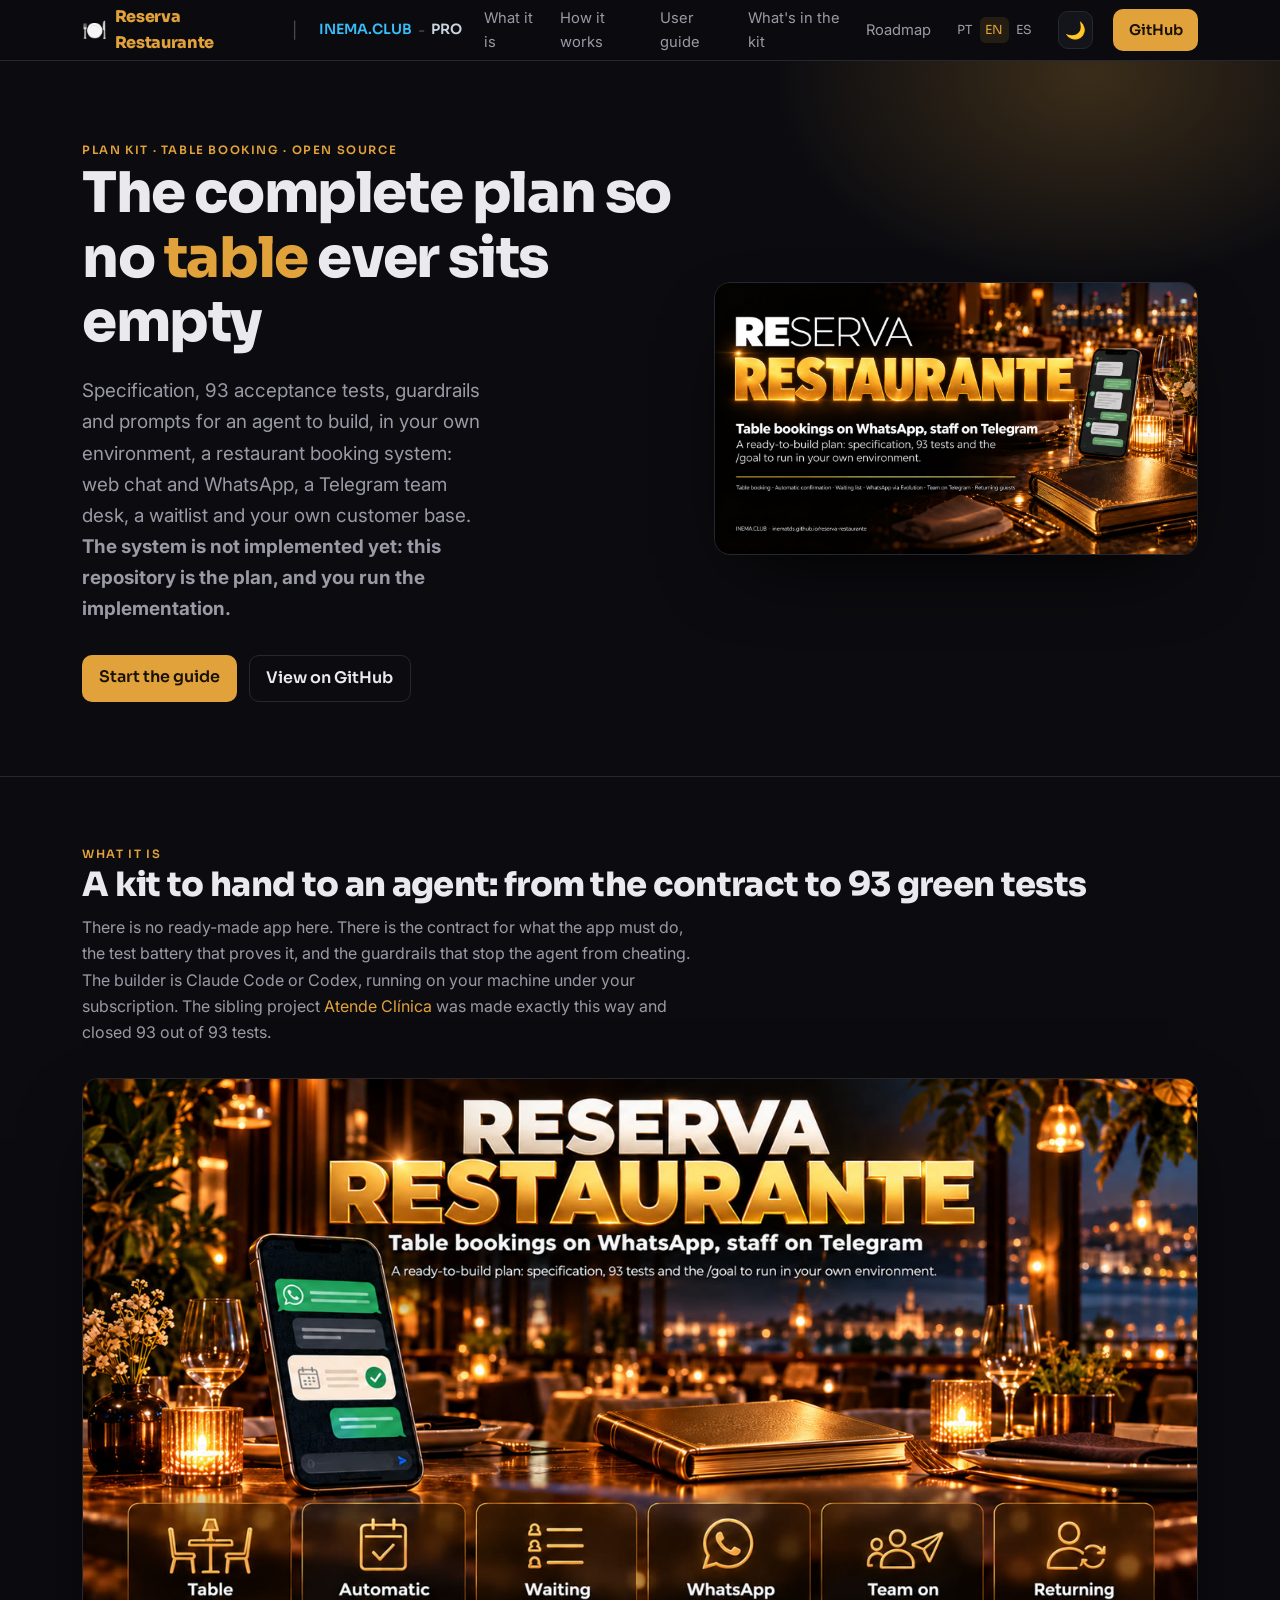
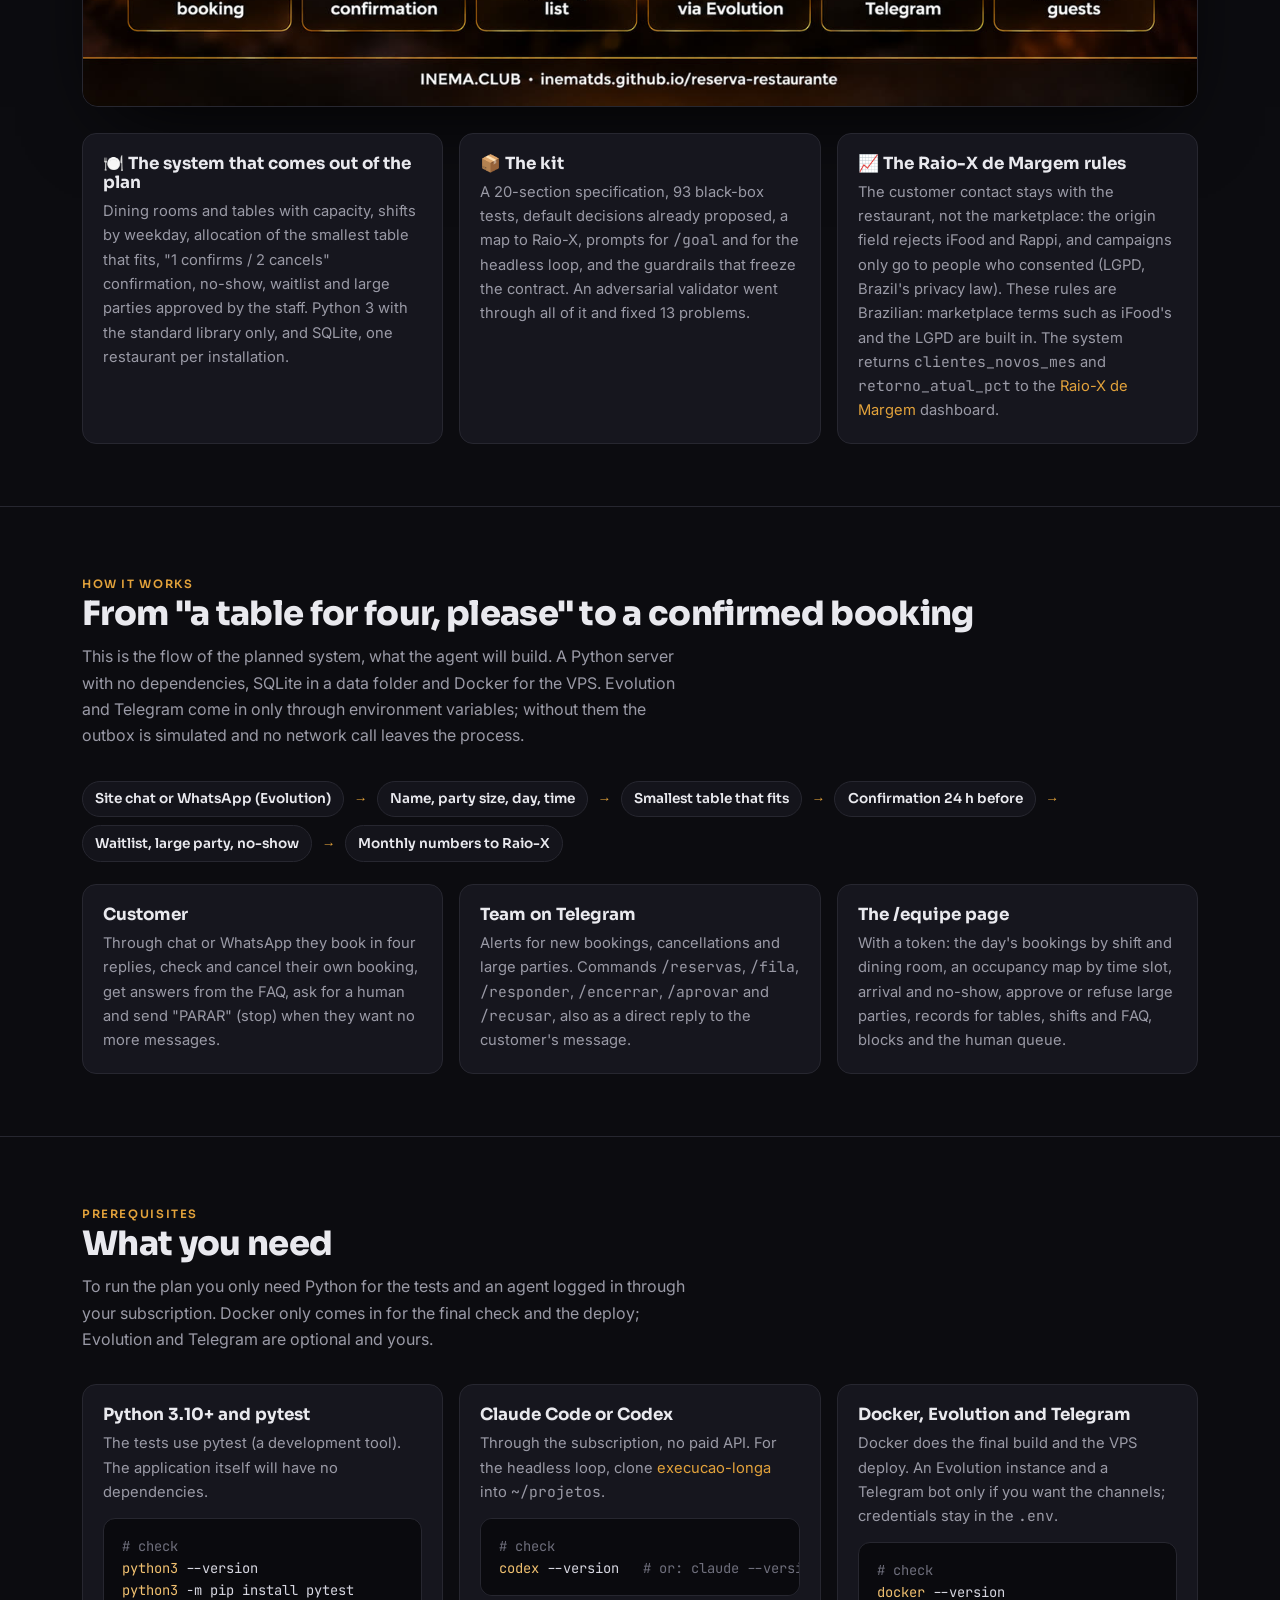
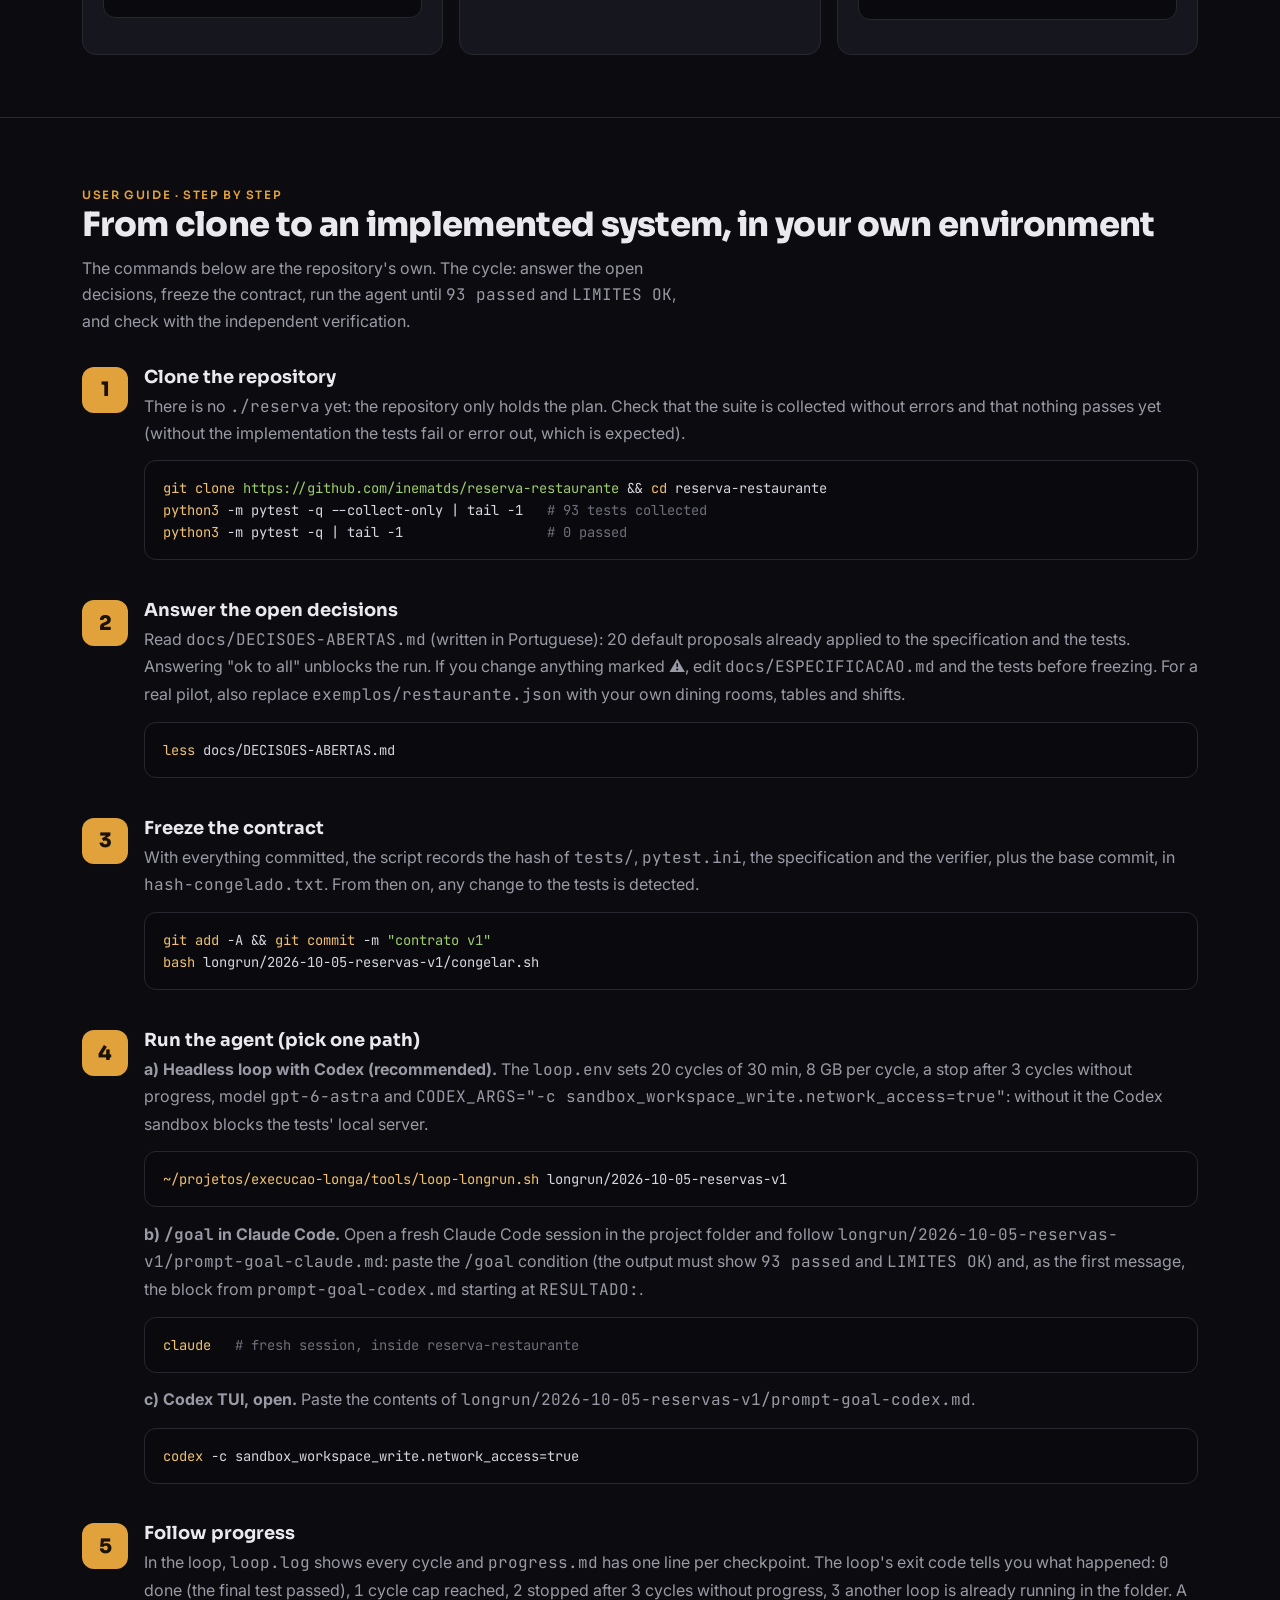
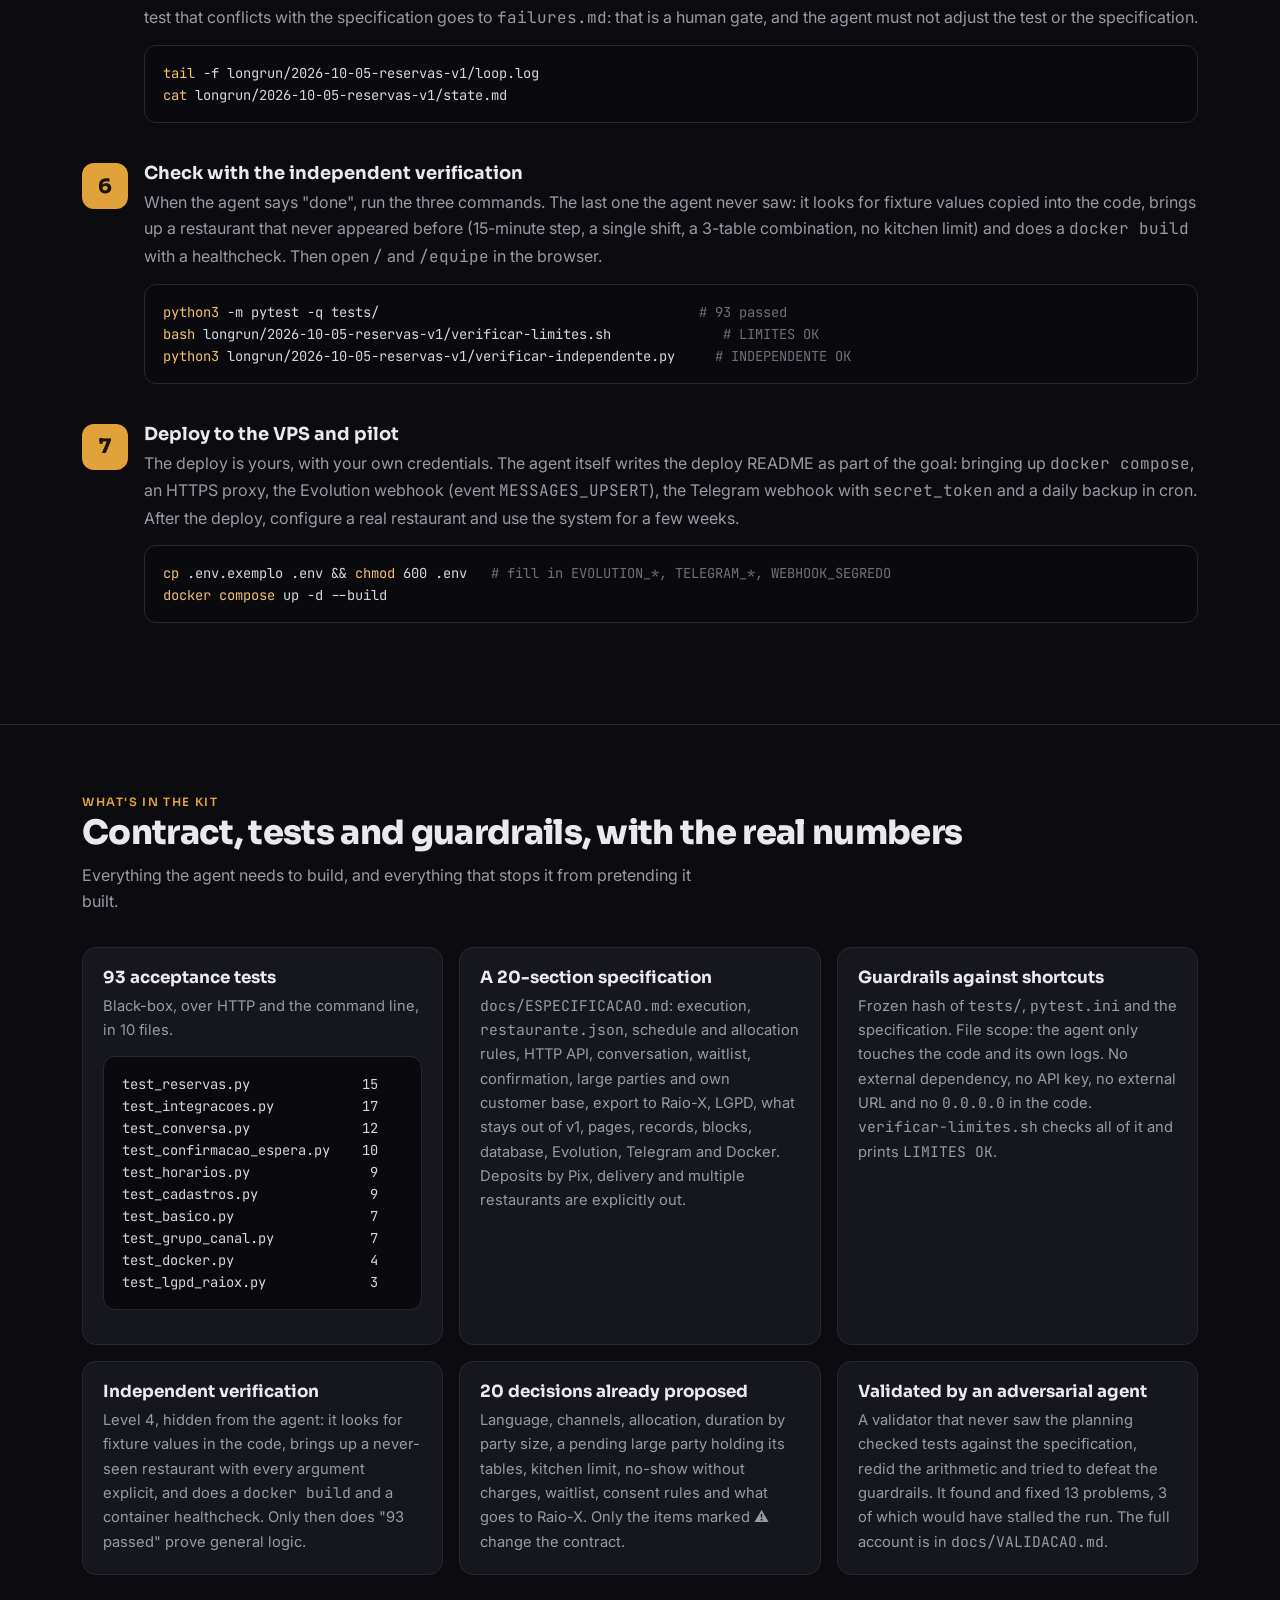
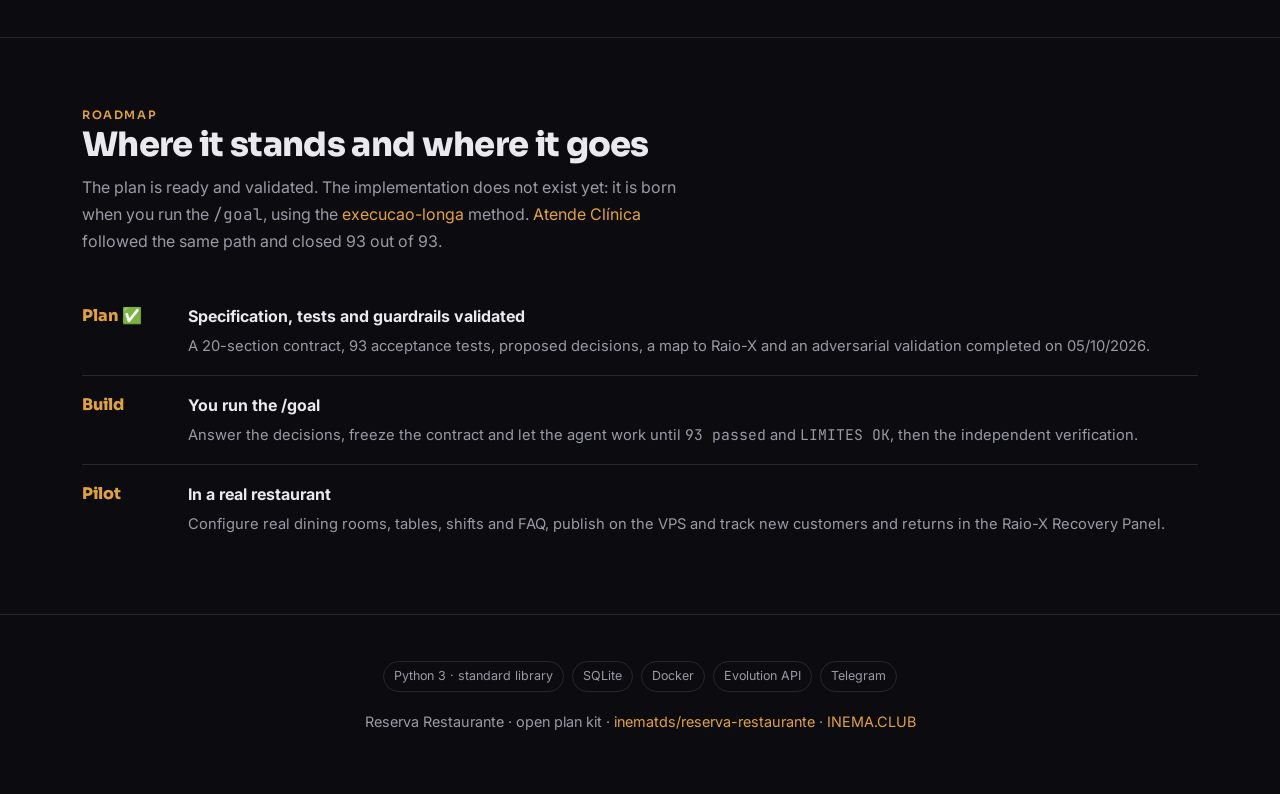
==== guia/en/index.html @ 0d5bcc90 "Guia trilíngue (PT/EN/ES), capa, README PT/EN/ES e GitHub Pages via Actions Co-Authored-By: Claude O" ====
<!DOCTYPE html>
<html lang="en">
<head>
<meta charset="utf-8">
<meta name="viewport" content="width=device-width, initial-scale=1">
<title>Reserva Restaurante — plan kit for table booking, WhatsApp and a Telegram team desk</title>
<meta name="description" content="Open plan kit for a restaurant table-booking system: specification, 93 acceptance tests, guardrails and prompts for an agent (Claude Code or Codex) to build it in your own environment. The system is not implemented yet.">
<link rel="alternate" hreflang="pt-BR" href="https://inematds.github.io/reserva-restaurante/guia/">
<link rel="alternate" hreflang="en" href="https://inematds.github.io/reserva-restaurante/guia/en/">
<link rel="alternate" hreflang="es" href="https://inematds.github.io/reserva-restaurante/guia/es/">
<link rel="preconnect" href="https://fonts.googleapis.com">
<link rel="preconnect" href="https://fonts.gstatic.com" crossorigin>
<link href="https://fonts.googleapis.com/css2?family=Sora:wght@400;600;800&family=Inter:wght@400;500;600&family=JetBrains+Mono:wght@400;600&display=swap" rel="stylesheet">
<style>
  :root{
    --bg:#0c0c10; --bg2:#14141b; --card:#16161e; --line:#272730;
    --txt:#e9e9ee; --mut:#9a9aa6; --amb:#E2A23B; --amb2:#f0c070; --sky:#38bdf8; --pro:#cbd5e1;
    color-scheme:dark;
  }
  body.light{
    --bg:#f6f7f9; --bg2:#eceef2; --card:#ffffff; --line:#e1e3ea;
    --txt:#1a1a22; --mut:#5b5b68; --amb:#b9791d; --amb2:#a16207; --sky:#0369a1; --pro:#b45309;
    color-scheme:light;
  }
  body.light .hero .glow{opacity:.5}
  body.light pre{background:#0e0e14;color:#d6d6e0}
  body.light pre .c{color:#8a8a98}
  *{box-sizing:border-box}
  html{scroll-behavior:smooth}
  body{margin:0;background:var(--bg);color:var(--txt);font:16px/1.65 Inter,system-ui,sans-serif;-webkit-font-smoothing:antialiased}
  h1,h2,h3{font-family:Sora,sans-serif;line-height:1.15;margin:0}
  a{color:var(--amb);text-decoration:none}
  code,pre{font-family:"JetBrains Mono",monospace}
  .wrap{max-width:1160px;margin:0 auto;padding:0 22px}
  .mut{color:var(--mut)} .amb{color:var(--amb)}
  .chip{display:inline-block;font-size:.72rem;letter-spacing:.14em;text-transform:uppercase;color:var(--amb);font-weight:600;font-family:Sora}
  nav{position:sticky;top:0;z-index:30;backdrop-filter:blur(12px);background:rgba(12,12,16,.78);border-bottom:1px solid var(--line)}
  nav .wrap{display:flex;align-items:center;gap:22px;height:60px}
  nav .brand{display:flex;align-items:center;gap:8px;font-family:Sora;font-weight:800;letter-spacing:-.02em;color:var(--amb)}
  nav .brand .emoji{font-size:1.25rem}
  nav .sep{color:var(--mut);opacity:.45}
  nav .inema{color:var(--sky);font-weight:600;font-size:.88rem;font-family:Sora}
  nav .inema:hover{filter:brightness(1.15)}
  nav .pro{color:var(--pro);font-weight:600;font-size:.88rem;font-family:Sora}
  nav .pro:hover{filter:brightness(1.15)}
  nav .clubpro{display:inline-flex;align-items:center;gap:6px}
  nav .links{margin-left:auto;display:flex;align-items:center;gap:20px;font-size:.92rem}
  nav .links a.sec{color:var(--mut)} nav .links a.sec:hover{color:var(--txt)}
  .lang{display:inline-flex;gap:2px;font-family:Sora;font-size:.78rem}
  .lang a{color:var(--mut);padding:.2em .45em;border-radius:6px} .lang a.on{color:var(--amb);background:rgba(226,162,59,.12)}
  .tgl{background:var(--bg2);border:1px solid var(--line);color:var(--txt);width:38px;height:38px;border-radius:10px;cursor:pointer;display:inline-flex;align-items:center;justify-content:center;font-size:1.05rem}
  .tgl:hover{border-color:var(--amb)}
  .btn{display:inline-block;background:var(--amb);color:#1a1206;font-weight:600;padding:.6em 1.05em;border-radius:10px;font-family:Sora}
  .btn.ghost{background:transparent;color:var(--txt);border:1px solid var(--line)}
  @media(max-width:760px){nav .links a.sec{display:none}}
  @media(max-width:520px){nav .wrap{gap:8px;padding:8px 14px;height:auto;flex-wrap:wrap} nav .links{gap:8px;margin-left:0;width:100%;justify-content:space-between} nav .btn{padding:.45em .7em;font-size:.82rem} .tgl{width:34px;height:34px}}
  .hero{position:relative;overflow:hidden;border-bottom:1px solid var(--line)}
  .hero .glow{position:absolute;inset:-40% -20% auto auto;width:70%;height:600px;background:radial-gradient(closest-side,rgba(226,162,59,.22),transparent 70%);pointer-events:none}
  .hero .wrap{display:grid;grid-template-columns:1.1fr .9fr;gap:40px;align-items:center;padding:74px 22px}
  .hero h1{font-size:clamp(2.2rem,5vw,3.5rem);font-weight:800;letter-spacing:-.025em}
  .hero p.lead{font-size:1.18rem;color:var(--mut);margin:1.1em 0 1.6em;max-width:34ch}
  .hero .cta{display:flex;gap:12px;flex-wrap:wrap}
  .hero figure{margin:0;border-radius:16px;overflow:hidden;border:1px solid var(--line);box-shadow:0 30px 80px -30px #000}
  .hero figure img{width:100%;display:block}
  @media(max-width:780px){.hero .wrap{grid-template-columns:1fr;padding:48px 22px}}
  section{padding:62px 0;border-bottom:1px solid var(--line)}
  section h2{font-size:clamp(1.5rem,3.4vw,2.1rem);font-weight:800;letter-spacing:-.02em}
  section .sub{color:var(--mut);margin:.6em 0 2em;max-width:62ch}
  .grid{display:grid;gap:16px}
  .g3{grid-template-columns:repeat(3,1fr)} .g4{grid-template-columns:repeat(4,1fr)} .g2{grid-template-columns:repeat(2,1fr)}
  @media(max-width:820px){.g3,.g4{grid-template-columns:1fr 1fr}}
  @media(max-width:540px){.g2,.g3,.g4{grid-template-columns:1fr}}
  .card{background:var(--card);border:1px solid var(--line);border-radius:14px;padding:20px}
  .card h3{font-size:1.05rem;margin-bottom:.4em}
  .card p{color:var(--mut);font-size:.92rem;margin:0}
  .num{display:inline-flex;width:30px;height:30px;align-items:center;justify-content:center;border-radius:8px;background:rgba(226,162,59,.14);color:var(--amb);font-family:Sora;font-weight:800;font-size:.9rem;margin-bottom:.7em}
  .flow{display:flex;flex-wrap:wrap;gap:8px;align-items:center;margin-top:10px}
  .flow span{background:var(--bg2);border:1px solid var(--line);border-radius:999px;padding:.45em .9em;font-size:.85rem;font-family:Sora;font-weight:600}
  .flow .arr{color:var(--amb);border:none;background:none;padding:0 .1em}
  pre{background:#0a0a0e;border:1px solid var(--line);border-radius:12px;padding:16px 18px;overflow:auto;font-size:.86rem;line-height:1.6;color:#d6d6e0}
  pre .c{color:#6f6f7c} pre .k{color:var(--amb2)} pre .s{color:#9ece6a}
  .step{display:grid;grid-template-columns:46px minmax(0,1fr);gap:16px;margin-bottom:26px}
  .step>div,.card{min-width:0}
  p code,li code,td code{overflow-wrap:anywhere}
  .step .b{width:46px;height:46px;border-radius:12px;background:var(--amb);color:#1a1206;font-family:Sora;font-weight:800;font-size:1.25rem;display:flex;align-items:center;justify-content:center}
  .step h3{font-size:1.12rem;margin-bottom:.3em}
  .step p{color:var(--mut);margin:.2em 0 .7em}
  .ex{display:grid;grid-template-columns:1fr 1fr;gap:18px}
  @media(max-width:680px){.ex{grid-template-columns:1fr}}
  .ex figure{margin:0;border-radius:14px;overflow:hidden;border:1px solid var(--line)}
  .ex figure img{width:100%;display:block}
  .ex figcaption{padding:12px 14px;font-size:.88rem;color:var(--mut);background:var(--card)}
  .phase{display:flex;gap:14px;padding:16px 0;border-bottom:1px solid var(--line)}
  .phase:last-child{border:none}
  .phase .tag{flex:0 0 92px;font-family:Sora;font-weight:800;color:var(--amb)}
  .phase .d strong{display:block;margin-bottom:.2em}
  .phase .d span{color:var(--mut);font-size:.92rem}
  footer{padding:46px 0;text-align:center;color:var(--mut);font-size:.9rem}
  .pill{display:inline-block;border:1px solid var(--line);border-radius:999px;padding:.3em .8em;font-size:.78rem;color:var(--mut);margin:0 4px}
</style>
</head>
<body>

<nav><div class="wrap">
  <a class="brand" href="#top"><span class="emoji">🍽️</span> Reserva Restaurante</a>
  <span class="sep">|</span>
  <span class="clubpro">
    <a class="inema" href="https://inema.club" target="_blank" rel="noopener">INEMA.CLUB</a>
    <span class="sep">-</span>
    <a class="pro" href="https://inema.pro" target="_blank" rel="noopener">PRO</a>
  </span>
  <div class="links">
    <a class="sec" href="#oque">What it is</a>
    <a class="sec" href="#fluxo">How it works</a>
    <a class="sec" href="#guia">User guide</a>
    <a class="sec" href="#kit">What's in the kit</a>
    <a class="sec" href="#roadmap">Roadmap</a>
    <span class="lang"><a href="../">PT</a><a class="on" href="./">EN</a><a href="../es/">ES</a></span>
    <button class="tgl" id="themeToggle" aria-label="Toggle theme" title="Toggle theme">🌙</button>
    <a class="btn" href="https://github.com/inematds/reserva-restaurante" target="_blank" rel="noopener">GitHub</a>
  </div>
</div></nav>

<header class="hero" id="top">
  <div class="glow"></div>
  <div class="wrap">
    <div>
      <span class="chip">Plan kit · table booking · open source</span>
      <h1>The complete plan so no <span class="amb">table</span> ever sits empty</h1>
      <p class="lead">Specification, 93 acceptance tests, guardrails and prompts for an agent to build, in your own environment, a restaurant booking system: web chat and WhatsApp, a Telegram team desk, a waitlist and your own customer base. <strong>The system is not implemented yet: this repository is the plan, and you run the implementation.</strong></p>
      <div class="cta">
        <a class="btn" href="#guia">Start the guide</a>
        <a class="btn ghost" href="https://github.com/inematds/reserva-restaurante" target="_blank" rel="noopener">View on GitHub</a>
      </div>
    </div>
    <figure><img src="../assets/banner-en.jpg" alt="Reserva Restaurante banner: table booking, WhatsApp and the team on Telegram"></figure>
  </div>
</header>

<section id="oque"><div class="wrap">
  <span class="chip">What it is</span>
  <h2>A kit to hand to an agent: from the contract to 93 green tests</h2>
  <p class="sub">There is no ready-made app here. There is the contract for what the app must do, the test battery that proves it, and the guardrails that stop the agent from cheating. The builder is Claude Code or Codex, running on your machine under your subscription. The sibling project <a href="https://inematds.github.io/atende-clinica/guia/en/" target="_blank" rel="noopener">Atende Clínica</a> was made exactly this way and closed 93 out of 93 tests.</p>
  <figure style="margin:0 0 26px;border-radius:16px;overflow:hidden;border:1px solid var(--line);box-shadow:0 30px 80px -30px #000"><img src="../assets/banner-grade-en.jpg" alt="Table booking, automatic table allocation, confirmation, waitlist, WhatsApp Evolution, team on Telegram, LGPD and Raio-X" loading="lazy" style="width:100%;display:block"></figure>
  <div class="grid g3">
    <div class="card"><h3>🍽️ The system that comes out of the plan</h3><p>Dining rooms and tables with capacity, shifts by weekday, allocation of the smallest table that fits, "1 confirms / 2 cancels" confirmation, no-show, waitlist and large parties approved by the staff. Python 3 with the standard library only, and SQLite, one restaurant per installation.</p></div>
    <div class="card"><h3>📦 The kit</h3><p>A 20-section specification, 93 black-box tests, default decisions already proposed, a map to Raio-X, prompts for <code>/goal</code> and for the headless loop, and the guardrails that freeze the contract. An adversarial validator went through all of it and fixed 13 problems.</p></div>
    <div class="card"><h3>📈 The Raio-X de Margem rules</h3><p>The customer contact stays with the restaurant, not the marketplace: the origin field rejects iFood and Rappi, and campaigns only go to people who consented (LGPD, Brazil's privacy law). These rules are Brazilian: marketplace terms such as iFood's and the LGPD are built in. The system returns <code>clientes_novos_mes</code> and <code>retorno_atual_pct</code> to the <a href="https://inematds.github.io/raio-x-margem/guia/en/" target="_blank" rel="noopener">Raio-X de Margem</a> dashboard.</p></div>
  </div>
</div></section>

<section id="fluxo"><div class="wrap">
  <span class="chip">How it works</span>
  <h2>From "a table for four, please" to a confirmed booking</h2>
  <p class="sub">This is the flow of the planned system, what the agent will build. A Python server with no dependencies, SQLite in a data folder and Docker for the VPS. Evolution and Telegram come in only through environment variables; without them the outbox is simulated and no network call leaves the process.</p>
  <div class="flow">
    <span>Site chat or WhatsApp (Evolution)</span><span class="arr">→</span>
    <span>Name, party size, day, time</span><span class="arr">→</span>
    <span>Smallest table that fits</span><span class="arr">→</span>
    <span>Confirmation 24 h before</span><span class="arr">→</span>
    <span>Waitlist, large party, no-show</span><span class="arr">→</span>
    <span>Monthly numbers to Raio-X</span>
  </div>
  <div class="grid g3" style="margin-top:22px">
    <div class="card"><h3>Customer</h3><p>Through chat or WhatsApp they book in four replies, check and cancel their own booking, get answers from the FAQ, ask for a human and send "PARAR" (stop) when they want no more messages.</p></div>
    <div class="card"><h3>Team on Telegram</h3><p>Alerts for new bookings, cancellations and large parties. Commands <code>/reservas</code>, <code>/fila</code>, <code>/responder</code>, <code>/encerrar</code>, <code>/aprovar</code> and <code>/recusar</code>, also as a direct reply to the customer's message.</p></div>
    <div class="card"><h3>The /equipe page</h3><p>With a token: the day's bookings by shift and dining room, an occupancy map by time slot, arrival and no-show, approve or refuse large parties, records for tables, shifts and FAQ, blocks and the human queue.</p></div>
  </div>
</div></section>

<section id="pre"><div class="wrap">
  <span class="chip">Prerequisites</span>
  <h2>What you need</h2>
  <p class="sub">To run the plan you only need Python for the tests and an agent logged in through your subscription. Docker only comes in for the final check and the deploy; Evolution and Telegram are optional and yours.</p>
  <div class="grid g3">
    <div class="card"><h3>Python 3.10+ and pytest</h3><p>The tests use pytest (a development tool). The application itself will have no dependencies.</p><pre><span class="c"># check</span>
<span class="k">python3</span> --version
<span class="k">python3</span> -m pip install pytest</pre></div>
    <div class="card"><h3>Claude Code or Codex</h3><p>Through the subscription, no paid API. For the headless loop, clone <a href="https://github.com/inematds/execucao-longa" target="_blank" rel="noopener">execucao-longa</a> into <code>~/projetos</code>.</p><pre><span class="c"># check</span>
<span class="k">codex</span> --version   <span class="c"># or: claude --version</span></pre></div>
    <div class="card"><h3>Docker, Evolution and Telegram</h3><p>Docker does the final build and the VPS deploy. An Evolution instance and a Telegram bot only if you want the channels; credentials stay in the <code>.env</code>.</p><pre><span class="c"># check</span>
<span class="k">docker</span> --version</pre></div>
  </div>
</div></section>

<section id="guia"><div class="wrap">
  <span class="chip">User guide · step by step</span>
  <h2>From clone to an implemented system, in your own environment</h2>
  <p class="sub">The commands below are the repository's own. The cycle: answer the open decisions, freeze the contract, run the agent until <code>93 passed</code> and <code>LIMITES OK</code>, and check with the independent verification.</p>

  <div class="step"><div class="b">1</div><div>
    <h3>Clone the repository</h3>
    <p>There is no <code>./reserva</code> yet: the repository only holds the plan. Check that the suite is collected without errors and that nothing passes yet (without the implementation the tests fail or error out, which is expected).</p>
<pre><span class="k">git clone</span> <span class="s">https://github.com/inematds/reserva-restaurante</span> && <span class="k">cd</span> reserva-restaurante
<span class="k">python3</span> -m pytest -q --collect-only | tail -1   <span class="c"># 93 tests collected</span>
<span class="k">python3</span> -m pytest -q | tail -1                  <span class="c"># 0 passed</span></pre>
  </div></div>

  <div class="step"><div class="b">2</div><div>
    <h3>Answer the open decisions</h3>
    <p>Read <code>docs/DECISOES-ABERTAS.md</code> (written in Portuguese): 20 default proposals already applied to the specification and the tests. Answering "ok to all" unblocks the run. If you change anything marked ⚠, edit <code>docs/ESPECIFICACAO.md</code> and the tests before freezing. For a real pilot, also replace <code>exemplos/restaurante.json</code> with your own dining rooms, tables and shifts.</p>
<pre><span class="k">less</span> docs/DECISOES-ABERTAS.md</pre>
  </div></div>

  <div class="step"><div class="b">3</div><div>
    <h3>Freeze the contract</h3>
    <p>With everything committed, the script records the hash of <code>tests/</code>, <code>pytest.ini</code>, the specification and the verifier, plus the base commit, in <code>hash-congelado.txt</code>. From then on, any change to the tests is detected.</p>
<pre><span class="k">git add</span> -A && <span class="k">git commit</span> -m <span class="s">"contrato v1"</span>
<span class="k">bash</span> longrun/2026-10-05-reservas-v1/congelar.sh</pre>
  </div></div>

  <div class="step"><div class="b">4</div><div>
    <h3>Run the agent (pick one path)</h3>
    <p><strong>a) Headless loop with Codex (recommended).</strong> The <code>loop.env</code> sets 20 cycles of 30 min, 8 GB per cycle, a stop after 3 cycles without progress, model <code>gpt-6-astra</code> and <code>CODEX_ARGS="-c sandbox_workspace_write.network_access=true"</code>: without it the Codex sandbox blocks the tests' local server.</p>
<pre><span class="k">~/projetos/execucao-longa/tools/loop-longrun.sh</span> longrun/2026-10-05-reservas-v1</pre>
    <p><strong>b) <code>/goal</code> in Claude Code.</strong> Open a fresh Claude Code session in the project folder and follow <code>longrun/2026-10-05-reservas-v1/prompt-goal-claude.md</code>: paste the <code>/goal</code> condition (the output must show <code>93 passed</code> and <code>LIMITES OK</code>) and, as the first message, the block from <code>prompt-goal-codex.md</code> starting at <code>RESULTADO:</code>.</p>
<pre><span class="k">claude</span>   <span class="c"># fresh session, inside reserva-restaurante</span></pre>
    <p><strong>c) Codex TUI, open.</strong> Paste the contents of <code>longrun/2026-10-05-reservas-v1/prompt-goal-codex.md</code>.</p>
<pre><span class="k">codex</span> -c sandbox_workspace_write.network_access=true</pre>
  </div></div>

  <div class="step"><div class="b">5</div><div>
    <h3>Follow progress</h3>
    <p>In the loop, <code>loop.log</code> shows every cycle and <code>progress.md</code> has one line per checkpoint. The loop's exit code tells you what happened: <code>0</code> done (the final test passed), <code>1</code> cycle cap reached, <code>2</code> stopped after 3 cycles without progress, <code>3</code> another loop is already running in the folder. A test that conflicts with the specification goes to <code>failures.md</code>: that is a human gate, and the agent must not adjust the test or the specification.</p>
<pre><span class="k">tail</span> -f longrun/2026-10-05-reservas-v1/loop.log
<span class="k">cat</span> longrun/2026-10-05-reservas-v1/state.md</pre>
  </div></div>

  <div class="step"><div class="b">6</div><div>
    <h3>Check with the independent verification</h3>
    <p>When the agent says "done", run the three commands. The last one the agent never saw: it looks for fixture values copied into the code, brings up a restaurant that never appeared before (15-minute step, a single shift, a 3-table combination, no kitchen limit) and does a <code>docker build</code> with a healthcheck. Then open <code>/</code> and <code>/equipe</code> in the browser.</p>
<pre><span class="k">python3</span> -m pytest -q tests/                                        <span class="c"># 93 passed</span>
<span class="k">bash</span> longrun/2026-10-05-reservas-v1/verificar-limites.sh              <span class="c"># LIMITES OK</span>
<span class="k">python3</span> longrun/2026-10-05-reservas-v1/verificar-independente.py     <span class="c"># INDEPENDENTE OK</span></pre>
  </div></div>

  <div class="step"><div class="b">7</div><div>
    <h3>Deploy to the VPS and pilot</h3>
    <p>The deploy is yours, with your own credentials. The agent itself writes the deploy README as part of the goal: bringing up <code>docker compose</code>, an HTTPS proxy, the Evolution webhook (event <code>MESSAGES_UPSERT</code>), the Telegram webhook with <code>secret_token</code> and a daily backup in cron. After the deploy, configure a real restaurant and use the system for a few weeks.</p>
<pre><span class="k">cp</span> .env.exemplo .env && <span class="k">chmod</span> 600 .env   <span class="c"># fill in EVOLUTION_*, TELEGRAM_*, WEBHOOK_SEGREDO</span>
<span class="k">docker compose</span> up -d --build</pre>
  </div></div>
</div></section>

<section id="kit"><div class="wrap">
  <span class="chip">What's in the kit</span>
  <h2>Contract, tests and guardrails, with the real numbers</h2>
  <p class="sub">Everything the agent needs to build, and everything that stops it from pretending it built.</p>
  <div class="grid g3">
    <div class="card"><h3>93 acceptance tests</h3><p>Black-box, over HTTP and the command line, in 10 files.</p><pre>test_reservas.py              15
test_integracoes.py           17
test_conversa.py              12
test_confirmacao_espera.py    10
test_horarios.py               9
test_cadastros.py              9
test_basico.py                 7
test_grupo_canal.py            7
test_docker.py                 4
test_lgpd_raiox.py             3</pre></div>
    <div class="card"><h3>A 20-section specification</h3><p><code>docs/ESPECIFICACAO.md</code>: execution, <code>restaurante.json</code>, schedule and allocation rules, HTTP API, conversation, waitlist, confirmation, large parties and own customer base, export to Raio-X, LGPD, what stays out of v1, pages, records, blocks, database, Evolution, Telegram and Docker. Deposits by Pix, delivery and multiple restaurants are explicitly out.</p></div>
    <div class="card"><h3>Guardrails against shortcuts</h3><p>Frozen hash of <code>tests/</code>, <code>pytest.ini</code> and the specification. File scope: the agent only touches the code and its own logs. No external dependency, no API key, no external URL and no <code>0.0.0.0</code> in the code. <code>verificar-limites.sh</code> checks all of it and prints <code>LIMITES OK</code>.</p></div>
    <div class="card"><h3>Independent verification</h3><p>Level 4, hidden from the agent: it looks for fixture values in the code, brings up a never-seen restaurant with every argument explicit, and does a <code>docker build</code> and a container healthcheck. Only then does "93 passed" prove general logic.</p></div>
    <div class="card"><h3>20 decisions already proposed</h3><p>Language, channels, allocation, duration by party size, a pending large party holding its tables, kitchen limit, no-show without charges, waitlist, consent rules and what goes to Raio-X. Only the items marked ⚠ change the contract.</p></div>
    <div class="card"><h3>Validated by an adversarial agent</h3><p>A validator that never saw the planning checked tests against the specification, redid the arithmetic and tried to defeat the guardrails. It found and fixed 13 problems, 3 of which would have stalled the run. The full account is in <code>docs/VALIDACAO.md</code>.</p></div>
  </div>
</div></section>

<section id="roadmap"><div class="wrap">
  <span class="chip">Roadmap</span>
  <h2>Where it stands and where it goes</h2>
  <p class="sub">The plan is ready and validated. The implementation does not exist yet: it is born when you run the <code>/goal</code>, using the <a href="https://inematds.github.io/execucao-longa/guia/" target="_blank" rel="noopener">execucao-longa</a> method. <a href="https://inematds.github.io/atende-clinica/guia/en/" target="_blank" rel="noopener">Atende Clínica</a> followed the same path and closed 93 out of 93.</p>
  <div class="phase"><div class="tag">Plan ✅</div><div class="d"><strong>Specification, tests and guardrails validated</strong><span>A 20-section contract, 93 acceptance tests, proposed decisions, a map to Raio-X and an adversarial validation completed on 05/10/2026.</span></div></div>
  <div class="phase"><div class="tag">Build</div><div class="d"><strong>You run the /goal</strong><span>Answer the decisions, freeze the contract and let the agent work until <code>93 passed</code> and <code>LIMITES OK</code>, then the independent verification.</span></div></div>
  <div class="phase"><div class="tag">Pilot</div><div class="d"><strong>In a real restaurant</strong><span>Configure real dining rooms, tables, shifts and FAQ, publish on the VPS and track new customers and returns in the Raio-X Recovery Panel.</span></div></div>
</div></section>

<footer>
  <div class="wrap">
    <div class="pill">Python 3 · standard library</div><div class="pill">SQLite</div><div class="pill">Docker</div><div class="pill">Evolution API</div><div class="pill">Telegram</div>
    <p style="margin-top:18px">Reserva Restaurante · open plan kit ·
      <a href="https://github.com/inematds/reserva-restaurante">inematds/reserva-restaurante</a> ·
      <a href="https://inema.club">INEMA.CLUB</a></p>
  </div>
</footer>

<script>
  (function(){
    var KEY='reserva-restaurante-theme';
    var b=document.body, t=document.getElementById('themeToggle');
    if(localStorage.getItem(KEY)==='light'){ b.classList.add('light'); t.textContent='☀️'; }
    t.addEventListener('click',function(){
      var light=b.classList.toggle('light');
      t.textContent=light?'☀️':'🌙';
      localStorage.setItem(KEY, light?'light':'dark');
    });
  })();
</script>
</body>
</html>
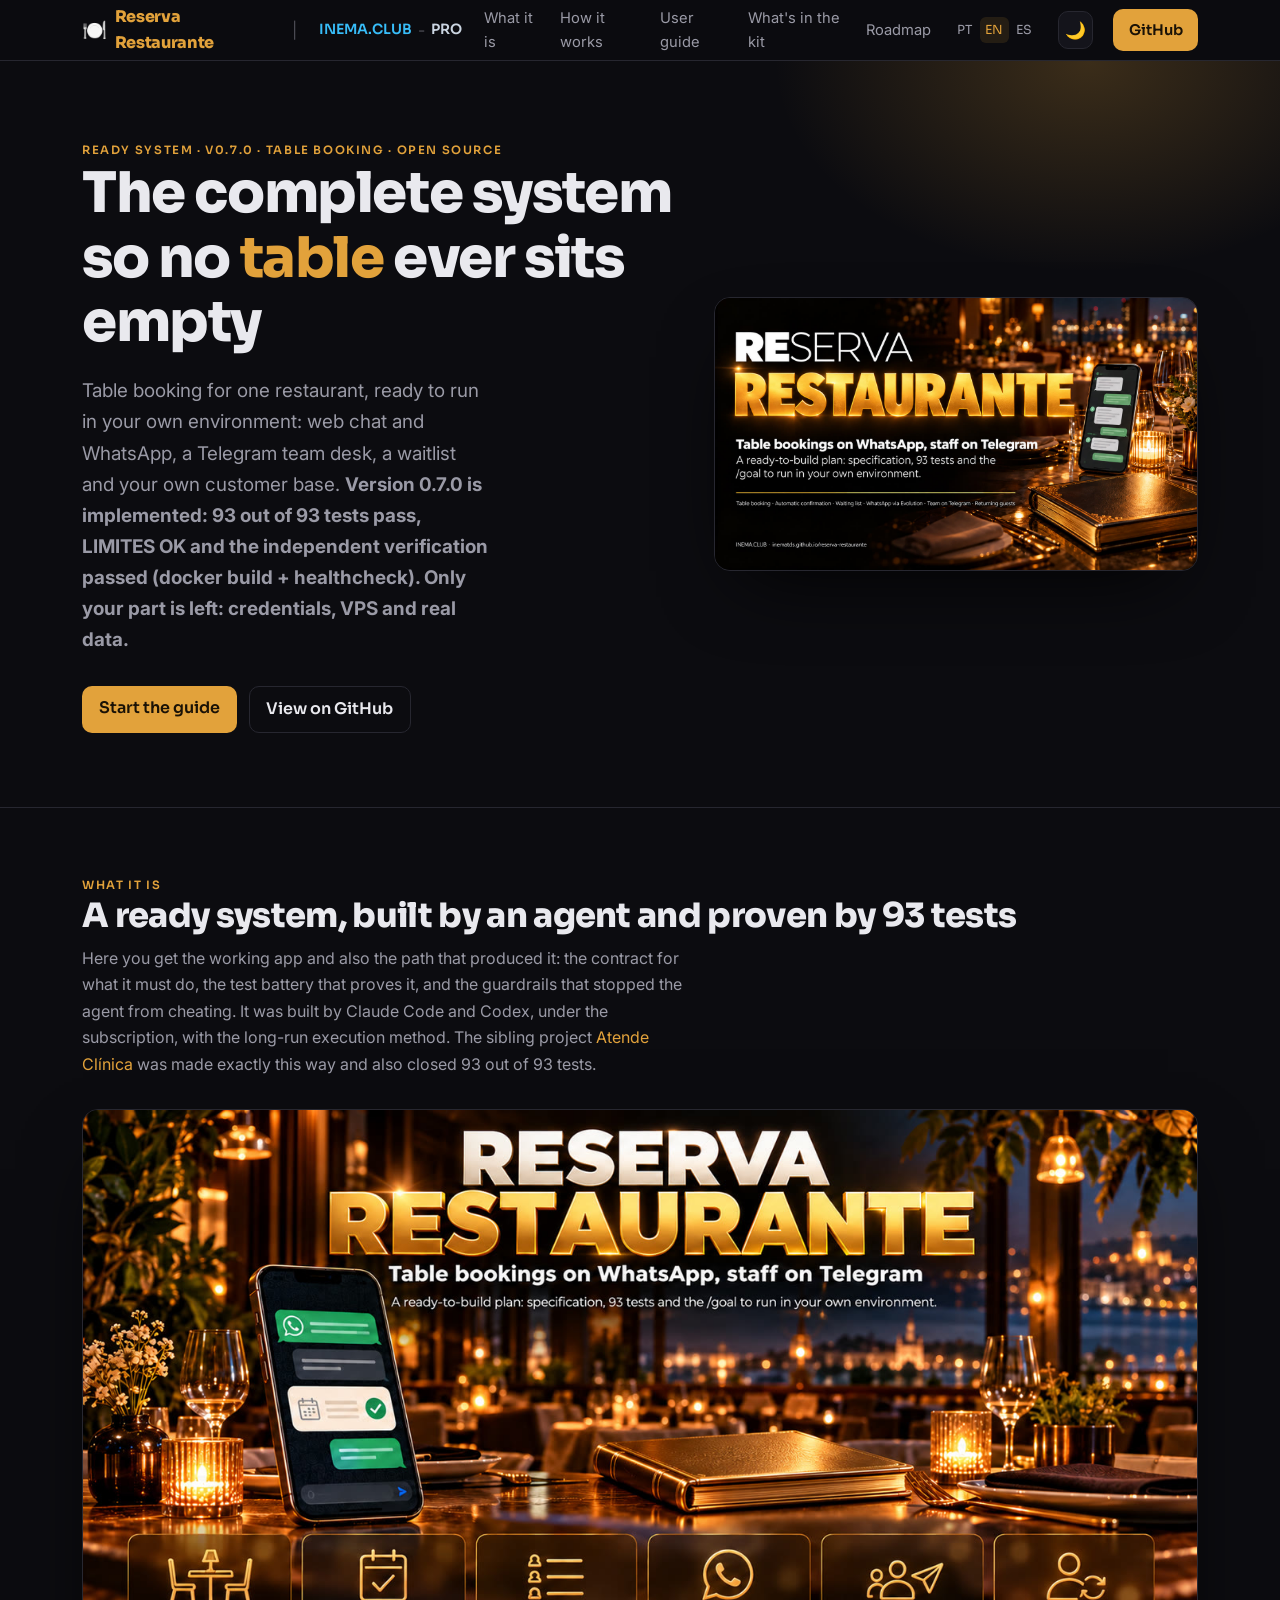
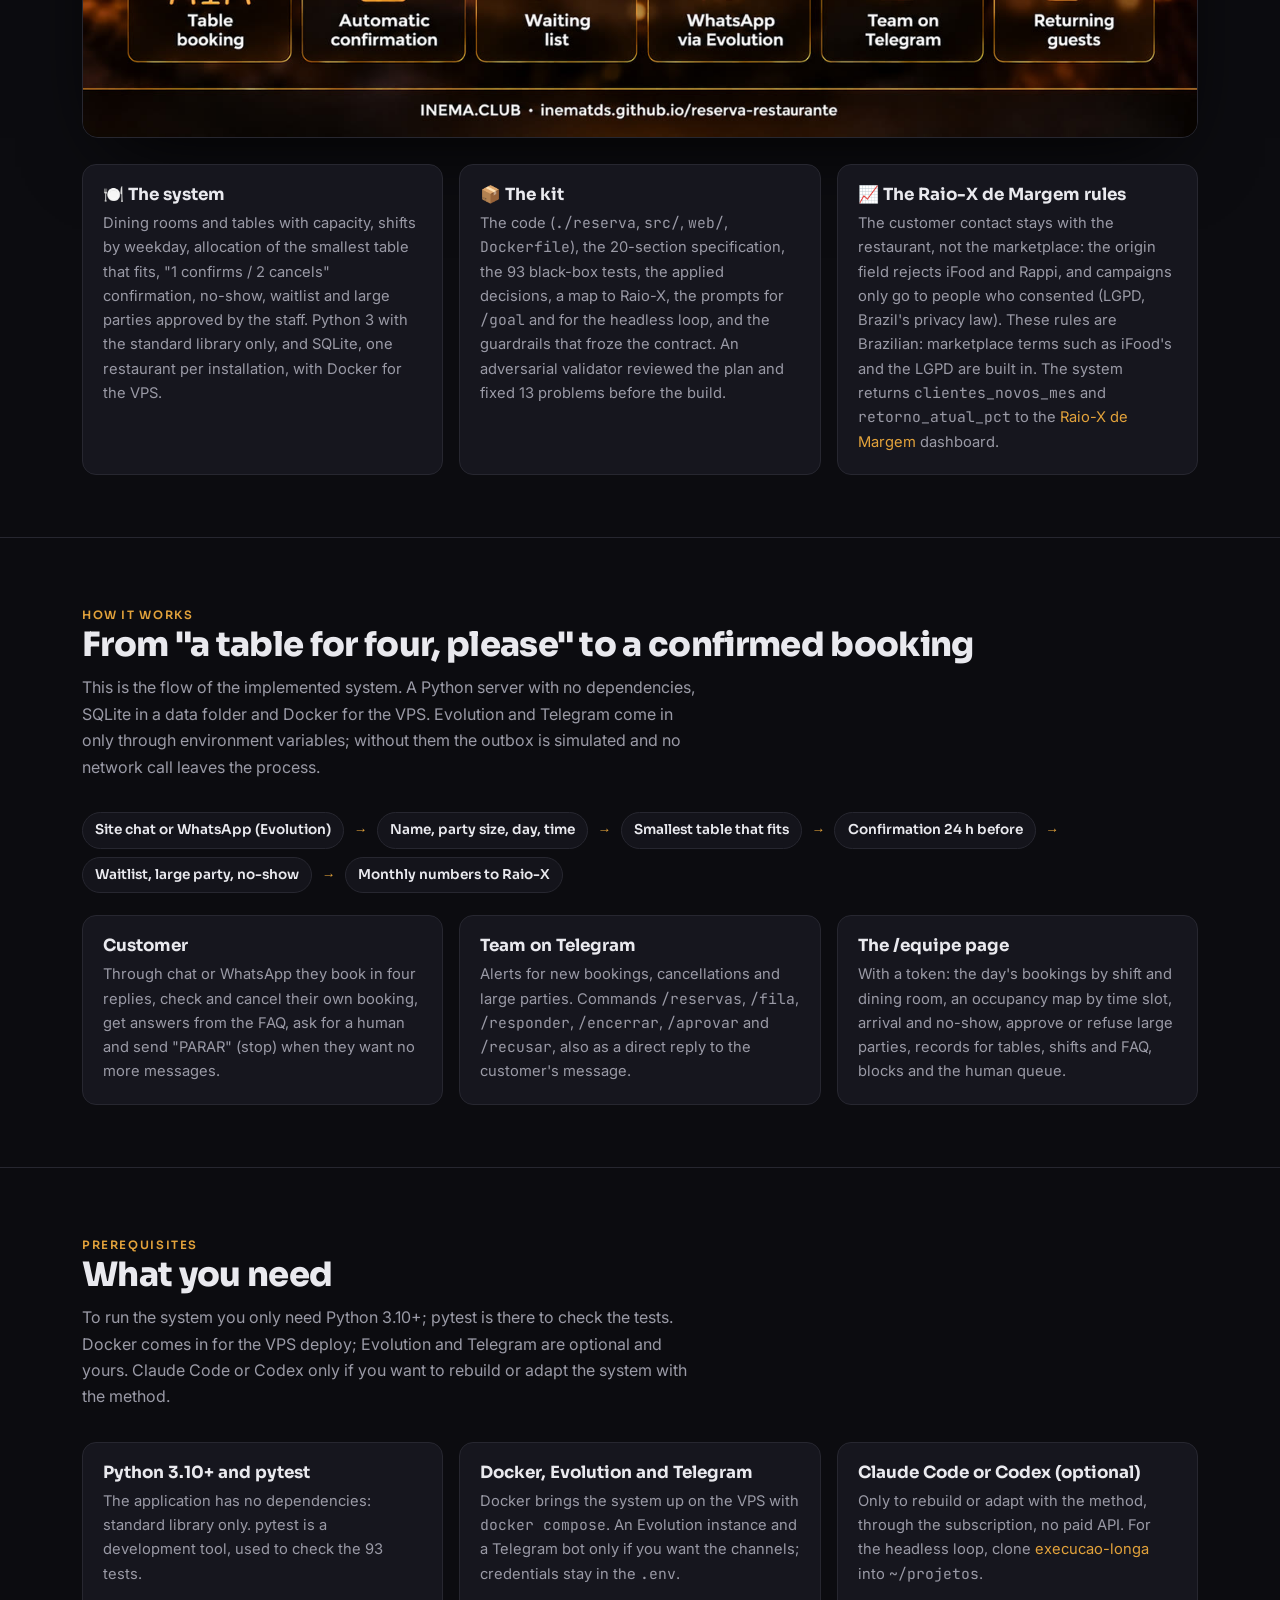
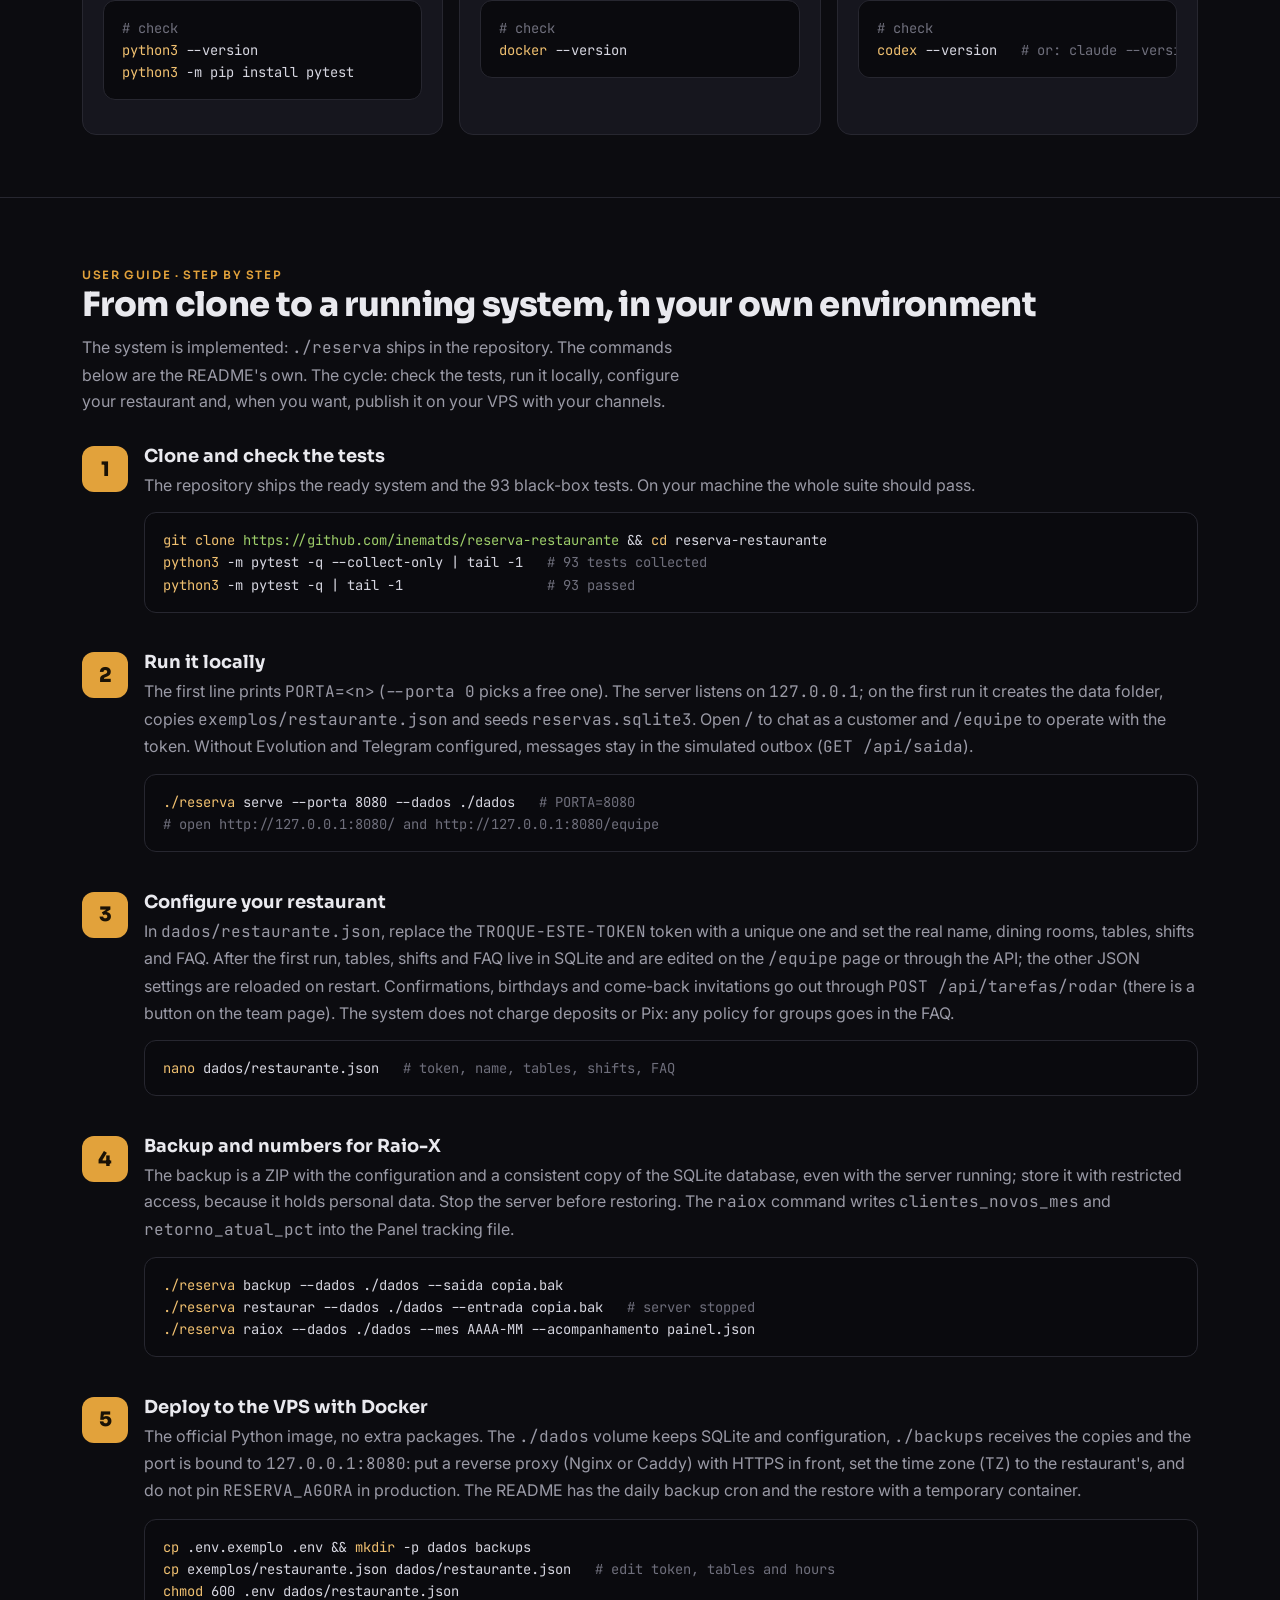
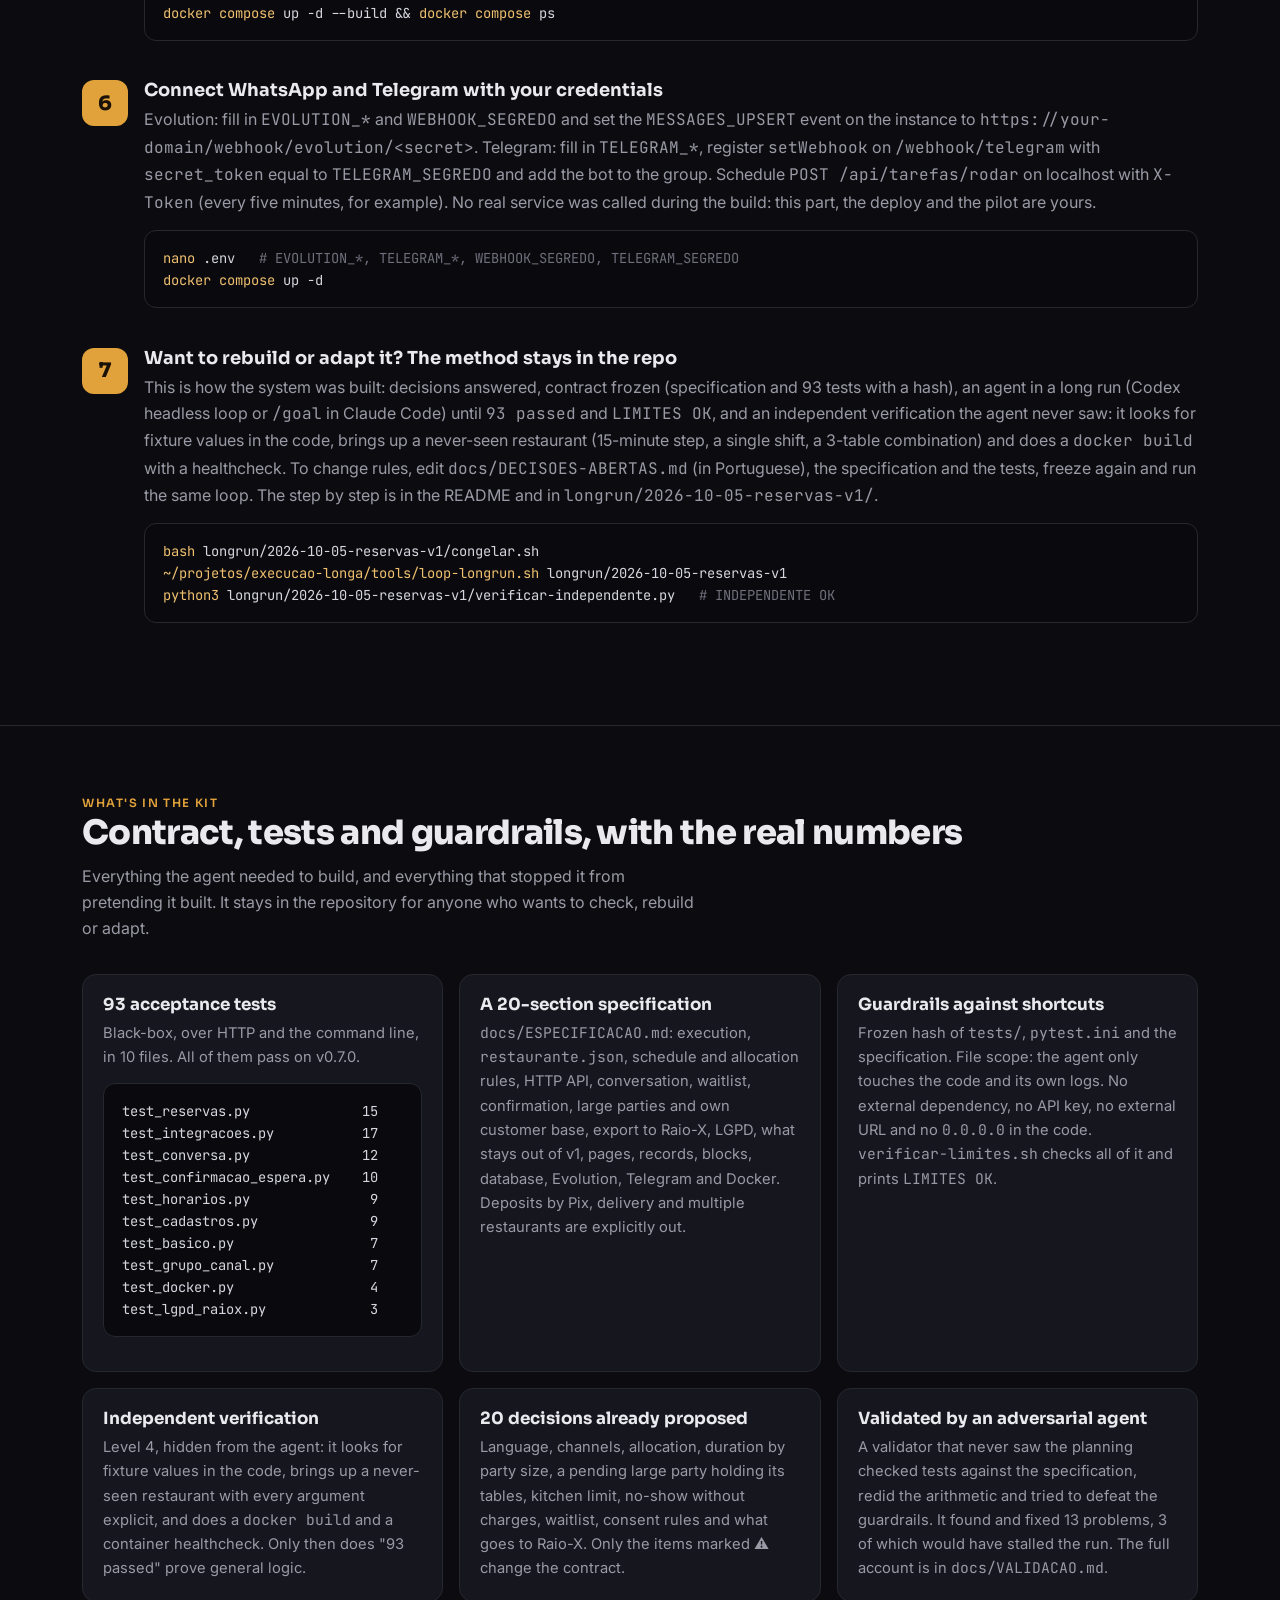
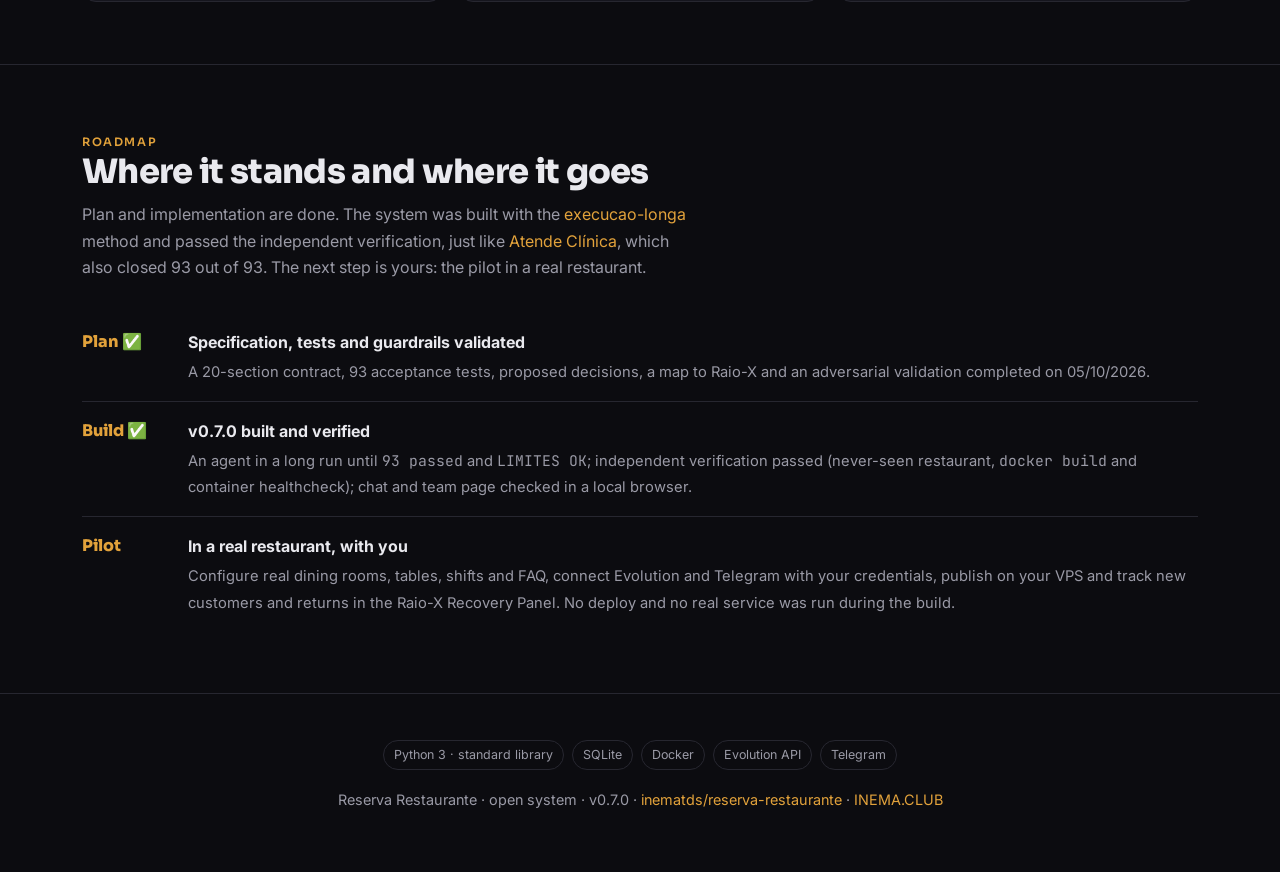
==== commit 984dbcc1: "guia + README EN/ES: sistema implementado (v1) Co-Authored-By: Claude Opus 5.5 <noreply@anthropic.co" ====
--- a/guia/en/index.html
+++ b/guia/en/index.html
@@ -3,8 +3,8 @@
 <head>
 <meta charset="utf-8">
 <meta name="viewport" content="width=device-width, initial-scale=1">
-<title>Reserva Restaurante — plan kit for table booking, WhatsApp and a Telegram team desk</title>
-<meta name="description" content="Open plan kit for a restaurant table-booking system: specification, 93 acceptance tests, guardrails and prompts for an agent (Claude Code or Codex) to build it in your own environment. The system is not implemented yet.">
+<title>Reserva Restaurante — table-booking system with WhatsApp and a Telegram team desk</title>
+<meta name="description" content="Open restaurant table-booking system, ready to run (v0.7.0, 93 out of 93 tests): web chat and WhatsApp via Evolution, a Telegram team desk, a waitlist, your own customer base and Docker for the VPS. Built by an agent against a frozen contract and tests.">
 <link rel="alternate" hreflang="pt-BR" href="https://inematds.github.io/reserva-restaurante/guia/">
 <link rel="alternate" hreflang="en" href="https://inematds.github.io/reserva-restaurante/guia/en/">
 <link rel="alternate" hreflang="es" href="https://inematds.github.io/reserva-restaurante/guia/es/">
@@ -125,9 +125,9 @@
   <div class="glow"></div>
   <div class="wrap">
     <div>
-      <span class="chip">Plan kit · table booking · open source</span>
-      <h1>The complete plan so no <span class="amb">table</span> ever sits empty</h1>
-      <p class="lead">Specification, 93 acceptance tests, guardrails and prompts for an agent to build, in your own environment, a restaurant booking system: web chat and WhatsApp, a Telegram team desk, a waitlist and your own customer base. <strong>The system is not implemented yet: this repository is the plan, and you run the implementation.</strong></p>
+      <span class="chip">Ready system · v0.7.0 · table booking · open source</span>
+      <h1>The complete system so no <span class="amb">table</span> ever sits empty</h1>
+      <p class="lead">Table booking for one restaurant, ready to run in your own environment: web chat and WhatsApp, a Telegram team desk, a waitlist and your own customer base. <strong>Version 0.7.0 is implemented: 93 out of 93 tests pass, LIMITES OK and the independent verification passed (docker build + healthcheck). Only your part is left: credentials, VPS and real data.</strong></p>
       <div class="cta">
         <a class="btn" href="#guia">Start the guide</a>
         <a class="btn ghost" href="https://github.com/inematds/reserva-restaurante" target="_blank" rel="noopener">View on GitHub</a>
@@ -139,12 +139,12 @@
 
 <section id="oque"><div class="wrap">
   <span class="chip">What it is</span>
-  <h2>A kit to hand to an agent: from the contract to 93 green tests</h2>
-  <p class="sub">There is no ready-made app here. There is the contract for what the app must do, the test battery that proves it, and the guardrails that stop the agent from cheating. The builder is Claude Code or Codex, running on your machine under your subscription. The sibling project <a href="https://inematds.github.io/atende-clinica/guia/en/" target="_blank" rel="noopener">Atende Clínica</a> was made exactly this way and closed 93 out of 93 tests.</p>
+  <h2>A ready system, built by an agent and proven by 93 tests</h2>
+  <p class="sub">Here you get the working app and also the path that produced it: the contract for what it must do, the test battery that proves it, and the guardrails that stopped the agent from cheating. It was built by Claude Code and Codex, under the subscription, with the long-run execution method. The sibling project <a href="https://inematds.github.io/atende-clinica/guia/en/" target="_blank" rel="noopener">Atende Clínica</a> was made exactly this way and also closed 93 out of 93 tests.</p>
   <figure style="margin:0 0 26px;border-radius:16px;overflow:hidden;border:1px solid var(--line);box-shadow:0 30px 80px -30px #000"><img src="../assets/banner-grade-en.jpg" alt="Table booking, automatic table allocation, confirmation, waitlist, WhatsApp Evolution, team on Telegram, LGPD and Raio-X" loading="lazy" style="width:100%;display:block"></figure>
   <div class="grid g3">
-    <div class="card"><h3>🍽️ The system that comes out of the plan</h3><p>Dining rooms and tables with capacity, shifts by weekday, allocation of the smallest table that fits, "1 confirms / 2 cancels" confirmation, no-show, waitlist and large parties approved by the staff. Python 3 with the standard library only, and SQLite, one restaurant per installation.</p></div>
-    <div class="card"><h3>📦 The kit</h3><p>A 20-section specification, 93 black-box tests, default decisions already proposed, a map to Raio-X, prompts for <code>/goal</code> and for the headless loop, and the guardrails that freeze the contract. An adversarial validator went through all of it and fixed 13 problems.</p></div>
+    <div class="card"><h3>🍽️ The system</h3><p>Dining rooms and tables with capacity, shifts by weekday, allocation of the smallest table that fits, "1 confirms / 2 cancels" confirmation, no-show, waitlist and large parties approved by the staff. Python 3 with the standard library only, and SQLite, one restaurant per installation, with Docker for the VPS.</p></div>
+    <div class="card"><h3>📦 The kit</h3><p>The code (<code>./reserva</code>, <code>src/</code>, <code>web/</code>, <code>Dockerfile</code>), the 20-section specification, the 93 black-box tests, the applied decisions, a map to Raio-X, the prompts for <code>/goal</code> and for the headless loop, and the guardrails that froze the contract. An adversarial validator reviewed the plan and fixed 13 problems before the build.</p></div>
     <div class="card"><h3>📈 The Raio-X de Margem rules</h3><p>The customer contact stays with the restaurant, not the marketplace: the origin field rejects iFood and Rappi, and campaigns only go to people who consented (LGPD, Brazil's privacy law). These rules are Brazilian: marketplace terms such as iFood's and the LGPD are built in. The system returns <code>clientes_novos_mes</code> and <code>retorno_atual_pct</code> to the <a href="https://inematds.github.io/raio-x-margem/guia/en/" target="_blank" rel="noopener">Raio-X de Margem</a> dashboard.</p></div>
   </div>
 </div></section>
@@ -152,7 +152,7 @@
 <section id="fluxo"><div class="wrap">
   <span class="chip">How it works</span>
   <h2>From "a table for four, please" to a confirmed booking</h2>
-  <p class="sub">This is the flow of the planned system, what the agent will build. A Python server with no dependencies, SQLite in a data folder and Docker for the VPS. Evolution and Telegram come in only through environment variables; without them the outbox is simulated and no network call leaves the process.</p>
+  <p class="sub">This is the flow of the implemented system. A Python server with no dependencies, SQLite in a data folder and Docker for the VPS. Evolution and Telegram come in only through environment variables; without them the outbox is simulated and no network call leaves the process.</p>
   <div class="flow">
     <span>Site chat or WhatsApp (Evolution)</span><span class="arr">→</span>
     <span>Name, party size, day, time</span><span class="arr">→</span>
@@ -171,83 +171,83 @@
 <section id="pre"><div class="wrap">
   <span class="chip">Prerequisites</span>
   <h2>What you need</h2>
-  <p class="sub">To run the plan you only need Python for the tests and an agent logged in through your subscription. Docker only comes in for the final check and the deploy; Evolution and Telegram are optional and yours.</p>
+  <p class="sub">To run the system you only need Python 3.10+; pytest is there to check the tests. Docker comes in for the VPS deploy; Evolution and Telegram are optional and yours. Claude Code or Codex only if you want to rebuild or adapt the system with the method.</p>
   <div class="grid g3">
-    <div class="card"><h3>Python 3.10+ and pytest</h3><p>The tests use pytest (a development tool). The application itself will have no dependencies.</p><pre><span class="c"># check</span>
+    <div class="card"><h3>Python 3.10+ and pytest</h3><p>The application has no dependencies: standard library only. pytest is a development tool, used to check the 93 tests.</p><pre><span class="c"># check</span>
 <span class="k">python3</span> --version
 <span class="k">python3</span> -m pip install pytest</pre></div>
-    <div class="card"><h3>Claude Code or Codex</h3><p>Through the subscription, no paid API. For the headless loop, clone <a href="https://github.com/inematds/execucao-longa" target="_blank" rel="noopener">execucao-longa</a> into <code>~/projetos</code>.</p><pre><span class="c"># check</span>
+    <div class="card"><h3>Docker, Evolution and Telegram</h3><p>Docker brings the system up on the VPS with <code>docker compose</code>. An Evolution instance and a Telegram bot only if you want the channels; credentials stay in the <code>.env</code>.</p><pre><span class="c"># check</span>
+<span class="k">docker</span> --version</pre></div>
+    <div class="card"><h3>Claude Code or Codex (optional)</h3><p>Only to rebuild or adapt with the method, through the subscription, no paid API. For the headless loop, clone <a href="https://github.com/inematds/execucao-longa" target="_blank" rel="noopener">execucao-longa</a> into <code>~/projetos</code>.</p><pre><span class="c"># check</span>
 <span class="k">codex</span> --version   <span class="c"># or: claude --version</span></pre></div>
-    <div class="card"><h3>Docker, Evolution and Telegram</h3><p>Docker does the final build and the VPS deploy. An Evolution instance and a Telegram bot only if you want the channels; credentials stay in the <code>.env</code>.</p><pre><span class="c"># check</span>
-<span class="k">docker</span> --version</pre></div>
   </div>
 </div></section>
 
 <section id="guia"><div class="wrap">
   <span class="chip">User guide · step by step</span>
-  <h2>From clone to an implemented system, in your own environment</h2>
-  <p class="sub">The commands below are the repository's own. The cycle: answer the open decisions, freeze the contract, run the agent until <code>93 passed</code> and <code>LIMITES OK</code>, and check with the independent verification.</p>
+  <h2>From clone to a running system, in your own environment</h2>
+  <p class="sub">The system is implemented: <code>./reserva</code> ships in the repository. The commands below are the README's own. The cycle: check the tests, run it locally, configure your restaurant and, when you want, publish it on your VPS with your channels.</p>
 
   <div class="step"><div class="b">1</div><div>
-    <h3>Clone the repository</h3>
-    <p>There is no <code>./reserva</code> yet: the repository only holds the plan. Check that the suite is collected without errors and that nothing passes yet (without the implementation the tests fail or error out, which is expected).</p>
+    <h3>Clone and check the tests</h3>
+    <p>The repository ships the ready system and the 93 black-box tests. On your machine the whole suite should pass.</p>
 <pre><span class="k">git clone</span> <span class="s">https://github.com/inematds/reserva-restaurante</span> && <span class="k">cd</span> reserva-restaurante
 <span class="k">python3</span> -m pytest -q --collect-only | tail -1   <span class="c"># 93 tests collected</span>
-<span class="k">python3</span> -m pytest -q | tail -1                  <span class="c"># 0 passed</span></pre>
+<span class="k">python3</span> -m pytest -q | tail -1                  <span class="c"># 93 passed</span></pre>
   </div></div>
 
   <div class="step"><div class="b">2</div><div>
-    <h3>Answer the open decisions</h3>
-    <p>Read <code>docs/DECISOES-ABERTAS.md</code> (written in Portuguese): 20 default proposals already applied to the specification and the tests. Answering "ok to all" unblocks the run. If you change anything marked ⚠, edit <code>docs/ESPECIFICACAO.md</code> and the tests before freezing. For a real pilot, also replace <code>exemplos/restaurante.json</code> with your own dining rooms, tables and shifts.</p>
-<pre><span class="k">less</span> docs/DECISOES-ABERTAS.md</pre>
+    <h3>Run it locally</h3>
+    <p>The first line prints <code>PORTA=&lt;n&gt;</code> (<code>--porta 0</code> picks a free one). The server listens on <code>127.0.0.1</code>; on the first run it creates the data folder, copies <code>exemplos/restaurante.json</code> and seeds <code>reservas.sqlite3</code>. Open <code>/</code> to chat as a customer and <code>/equipe</code> to operate with the token. Without Evolution and Telegram configured, messages stay in the simulated outbox (<code>GET /api/saida</code>).</p>
+<pre><span class="k">./reserva</span> serve --porta 8080 --dados ./dados   <span class="c"># PORTA=8080</span>
+<span class="c"># open http://127.0.0.1:8080/ and http://127.0.0.1:8080/equipe</span></pre>
   </div></div>
 
   <div class="step"><div class="b">3</div><div>
-    <h3>Freeze the contract</h3>
-    <p>With everything committed, the script records the hash of <code>tests/</code>, <code>pytest.ini</code>, the specification and the verifier, plus the base commit, in <code>hash-congelado.txt</code>. From then on, any change to the tests is detected.</p>
-<pre><span class="k">git add</span> -A && <span class="k">git commit</span> -m <span class="s">"contrato v1"</span>
-<span class="k">bash</span> longrun/2026-10-05-reservas-v1/congelar.sh</pre>
+    <h3>Configure your restaurant</h3>
+    <p>In <code>dados/restaurante.json</code>, replace the <code>TROQUE-ESTE-TOKEN</code> token with a unique one and set the real name, dining rooms, tables, shifts and FAQ. After the first run, tables, shifts and FAQ live in SQLite and are edited on the <code>/equipe</code> page or through the API; the other JSON settings are reloaded on restart. Confirmations, birthdays and come-back invitations go out through <code>POST /api/tarefas/rodar</code> (there is a button on the team page). The system does not charge deposits or Pix: any policy for groups goes in the FAQ.</p>
+<pre><span class="k">nano</span> dados/restaurante.json   <span class="c"># token, name, tables, shifts, FAQ</span></pre>
   </div></div>
 
   <div class="step"><div class="b">4</div><div>
-    <h3>Run the agent (pick one path)</h3>
-    <p><strong>a) Headless loop with Codex (recommended).</strong> The <code>loop.env</code> sets 20 cycles of 30 min, 8 GB per cycle, a stop after 3 cycles without progress, model <code>gpt-6-astra</code> and <code>CODEX_ARGS="-c sandbox_workspace_write.network_access=true"</code>: without it the Codex sandbox blocks the tests' local server.</p>
-<pre><span class="k">~/projetos/execucao-longa/tools/loop-longrun.sh</span> longrun/2026-10-05-reservas-v1</pre>
-    <p><strong>b) <code>/goal</code> in Claude Code.</strong> Open a fresh Claude Code session in the project folder and follow <code>longrun/2026-10-05-reservas-v1/prompt-goal-claude.md</code>: paste the <code>/goal</code> condition (the output must show <code>93 passed</code> and <code>LIMITES OK</code>) and, as the first message, the block from <code>prompt-goal-codex.md</code> starting at <code>RESULTADO:</code>.</p>
-<pre><span class="k">claude</span>   <span class="c"># fresh session, inside reserva-restaurante</span></pre>
-    <p><strong>c) Codex TUI, open.</strong> Paste the contents of <code>longrun/2026-10-05-reservas-v1/prompt-goal-codex.md</code>.</p>
-<pre><span class="k">codex</span> -c sandbox_workspace_write.network_access=true</pre>
+    <h3>Backup and numbers for Raio-X</h3>
+    <p>The backup is a ZIP with the configuration and a consistent copy of the SQLite database, even with the server running; store it with restricted access, because it holds personal data. Stop the server before restoring. The <code>raiox</code> command writes <code>clientes_novos_mes</code> and <code>retorno_atual_pct</code> into the Panel tracking file.</p>
+<pre><span class="k">./reserva</span> backup --dados ./dados --saida copia.bak
+<span class="k">./reserva</span> restaurar --dados ./dados --entrada copia.bak   <span class="c"># server stopped</span>
+<span class="k">./reserva</span> raiox --dados ./dados --mes AAAA-MM --acompanhamento painel.json</pre>
   </div></div>
 
   <div class="step"><div class="b">5</div><div>
-    <h3>Follow progress</h3>
-    <p>In the loop, <code>loop.log</code> shows every cycle and <code>progress.md</code> has one line per checkpoint. The loop's exit code tells you what happened: <code>0</code> done (the final test passed), <code>1</code> cycle cap reached, <code>2</code> stopped after 3 cycles without progress, <code>3</code> another loop is already running in the folder. A test that conflicts with the specification goes to <code>failures.md</code>: that is a human gate, and the agent must not adjust the test or the specification.</p>
-<pre><span class="k">tail</span> -f longrun/2026-10-05-reservas-v1/loop.log
-<span class="k">cat</span> longrun/2026-10-05-reservas-v1/state.md</pre>
+    <h3>Deploy to the VPS with Docker</h3>
+    <p>The official Python image, no extra packages. The <code>./dados</code> volume keeps SQLite and configuration, <code>./backups</code> receives the copies and the port is bound to <code>127.0.0.1:8080</code>: put a reverse proxy (Nginx or Caddy) with HTTPS in front, set the time zone (<code>TZ</code>) to the restaurant's, and do not pin <code>RESERVA_AGORA</code> in production. The README has the daily backup cron and the restore with a temporary container.</p>
+<pre><span class="k">cp</span> .env.exemplo .env && <span class="k">mkdir</span> -p dados backups
+<span class="k">cp</span> exemplos/restaurante.json dados/restaurante.json   <span class="c"># edit token, tables and hours</span>
+<span class="k">chmod</span> 600 .env dados/restaurante.json
+<span class="k">docker compose</span> up -d --build && <span class="k">docker compose</span> ps</pre>
   </div></div>
 
   <div class="step"><div class="b">6</div><div>
-    <h3>Check with the independent verification</h3>
-    <p>When the agent says "done", run the three commands. The last one the agent never saw: it looks for fixture values copied into the code, brings up a restaurant that never appeared before (15-minute step, a single shift, a 3-table combination, no kitchen limit) and does a <code>docker build</code> with a healthcheck. Then open <code>/</code> and <code>/equipe</code> in the browser.</p>
-<pre><span class="k">python3</span> -m pytest -q tests/                                        <span class="c"># 93 passed</span>
-<span class="k">bash</span> longrun/2026-10-05-reservas-v1/verificar-limites.sh              <span class="c"># LIMITES OK</span>
-<span class="k">python3</span> longrun/2026-10-05-reservas-v1/verificar-independente.py     <span class="c"># INDEPENDENTE OK</span></pre>
+    <h3>Connect WhatsApp and Telegram with your credentials</h3>
+    <p>Evolution: fill in <code>EVOLUTION_*</code> and <code>WEBHOOK_SEGREDO</code> and set the <code>MESSAGES_UPSERT</code> event on the instance to <code>https://your-domain/webhook/evolution/&lt;secret&gt;</code>. Telegram: fill in <code>TELEGRAM_*</code>, register <code>setWebhook</code> on <code>/webhook/telegram</code> with <code>secret_token</code> equal to <code>TELEGRAM_SEGREDO</code> and add the bot to the group. Schedule <code>POST /api/tarefas/rodar</code> on localhost with <code>X-Token</code> (every five minutes, for example). No real service was called during the build: this part, the deploy and the pilot are yours.</p>
+<pre><span class="k">nano</span> .env   <span class="c"># EVOLUTION_*, TELEGRAM_*, WEBHOOK_SEGREDO, TELEGRAM_SEGREDO</span>
+<span class="k">docker compose</span> up -d</pre>
   </div></div>
 
   <div class="step"><div class="b">7</div><div>
-    <h3>Deploy to the VPS and pilot</h3>
-    <p>The deploy is yours, with your own credentials. The agent itself writes the deploy README as part of the goal: bringing up <code>docker compose</code>, an HTTPS proxy, the Evolution webhook (event <code>MESSAGES_UPSERT</code>), the Telegram webhook with <code>secret_token</code> and a daily backup in cron. After the deploy, configure a real restaurant and use the system for a few weeks.</p>
-<pre><span class="k">cp</span> .env.exemplo .env && <span class="k">chmod</span> 600 .env   <span class="c"># fill in EVOLUTION_*, TELEGRAM_*, WEBHOOK_SEGREDO</span>
-<span class="k">docker compose</span> up -d --build</pre>
+    <h3>Want to rebuild or adapt it? The method stays in the repo</h3>
+    <p>This is how the system was built: decisions answered, contract frozen (specification and 93 tests with a hash), an agent in a long run (Codex headless loop or <code>/goal</code> in Claude Code) until <code>93 passed</code> and <code>LIMITES OK</code>, and an independent verification the agent never saw: it looks for fixture values in the code, brings up a never-seen restaurant (15-minute step, a single shift, a 3-table combination) and does a <code>docker build</code> with a healthcheck. To change rules, edit <code>docs/DECISOES-ABERTAS.md</code> (in Portuguese), the specification and the tests, freeze again and run the same loop. The step by step is in the README and in <code>longrun/2026-10-05-reservas-v1/</code>.</p>
+<pre><span class="k">bash</span> longrun/2026-10-05-reservas-v1/congelar.sh
+<span class="k">~/projetos/execucao-longa/tools/loop-longrun.sh</span> longrun/2026-10-05-reservas-v1
+<span class="k">python3</span> longrun/2026-10-05-reservas-v1/verificar-independente.py   <span class="c"># INDEPENDENTE OK</span></pre>
   </div></div>
 </div></section>
 
 <section id="kit"><div class="wrap">
   <span class="chip">What's in the kit</span>
   <h2>Contract, tests and guardrails, with the real numbers</h2>
-  <p class="sub">Everything the agent needs to build, and everything that stops it from pretending it built.</p>
+  <p class="sub">Everything the agent needed to build, and everything that stopped it from pretending it built. It stays in the repository for anyone who wants to check, rebuild or adapt.</p>
   <div class="grid g3">
-    <div class="card"><h3>93 acceptance tests</h3><p>Black-box, over HTTP and the command line, in 10 files.</p><pre>test_reservas.py              15
+    <div class="card"><h3>93 acceptance tests</h3><p>Black-box, over HTTP and the command line, in 10 files. All of them pass on v0.7.0.</p><pre>test_reservas.py              15
 test_integracoes.py           17
 test_conversa.py              12
 test_confirmacao_espera.py    10
@@ -268,16 +268,16 @@
 <section id="roadmap"><div class="wrap">
   <span class="chip">Roadmap</span>
   <h2>Where it stands and where it goes</h2>
-  <p class="sub">The plan is ready and validated. The implementation does not exist yet: it is born when you run the <code>/goal</code>, using the <a href="https://inematds.github.io/execucao-longa/guia/" target="_blank" rel="noopener">execucao-longa</a> method. <a href="https://inematds.github.io/atende-clinica/guia/en/" target="_blank" rel="noopener">Atende Clínica</a> followed the same path and closed 93 out of 93.</p>
+  <p class="sub">Plan and implementation are done. The system was built with the <a href="https://inematds.github.io/execucao-longa/guia/" target="_blank" rel="noopener">execucao-longa</a> method and passed the independent verification, just like <a href="https://inematds.github.io/atende-clinica/guia/en/" target="_blank" rel="noopener">Atende Clínica</a>, which also closed 93 out of 93. The next step is yours: the pilot in a real restaurant.</p>
   <div class="phase"><div class="tag">Plan ✅</div><div class="d"><strong>Specification, tests and guardrails validated</strong><span>A 20-section contract, 93 acceptance tests, proposed decisions, a map to Raio-X and an adversarial validation completed on 05/10/2026.</span></div></div>
-  <div class="phase"><div class="tag">Build</div><div class="d"><strong>You run the /goal</strong><span>Answer the decisions, freeze the contract and let the agent work until <code>93 passed</code> and <code>LIMITES OK</code>, then the independent verification.</span></div></div>
-  <div class="phase"><div class="tag">Pilot</div><div class="d"><strong>In a real restaurant</strong><span>Configure real dining rooms, tables, shifts and FAQ, publish on the VPS and track new customers and returns in the Raio-X Recovery Panel.</span></div></div>
+  <div class="phase"><div class="tag">Build ✅</div><div class="d"><strong>v0.7.0 built and verified</strong><span>An agent in a long run until <code>93 passed</code> and <code>LIMITES OK</code>; independent verification passed (never-seen restaurant, <code>docker build</code> and container healthcheck); chat and team page checked in a local browser.</span></div></div>
+  <div class="phase"><div class="tag">Pilot</div><div class="d"><strong>In a real restaurant, with you</strong><span>Configure real dining rooms, tables, shifts and FAQ, connect Evolution and Telegram with your credentials, publish on your VPS and track new customers and returns in the Raio-X Recovery Panel. No deploy and no real service was run during the build.</span></div></div>
 </div></section>
 
 <footer>
   <div class="wrap">
     <div class="pill">Python 3 · standard library</div><div class="pill">SQLite</div><div class="pill">Docker</div><div class="pill">Evolution API</div><div class="pill">Telegram</div>
-    <p style="margin-top:18px">Reserva Restaurante · open plan kit ·
+    <p style="margin-top:18px">Reserva Restaurante · open system · v0.7.0 ·
       <a href="https://github.com/inematds/reserva-restaurante">inematds/reserva-restaurante</a> ·
       <a href="https://inema.club">INEMA.CLUB</a></p>
   </div>
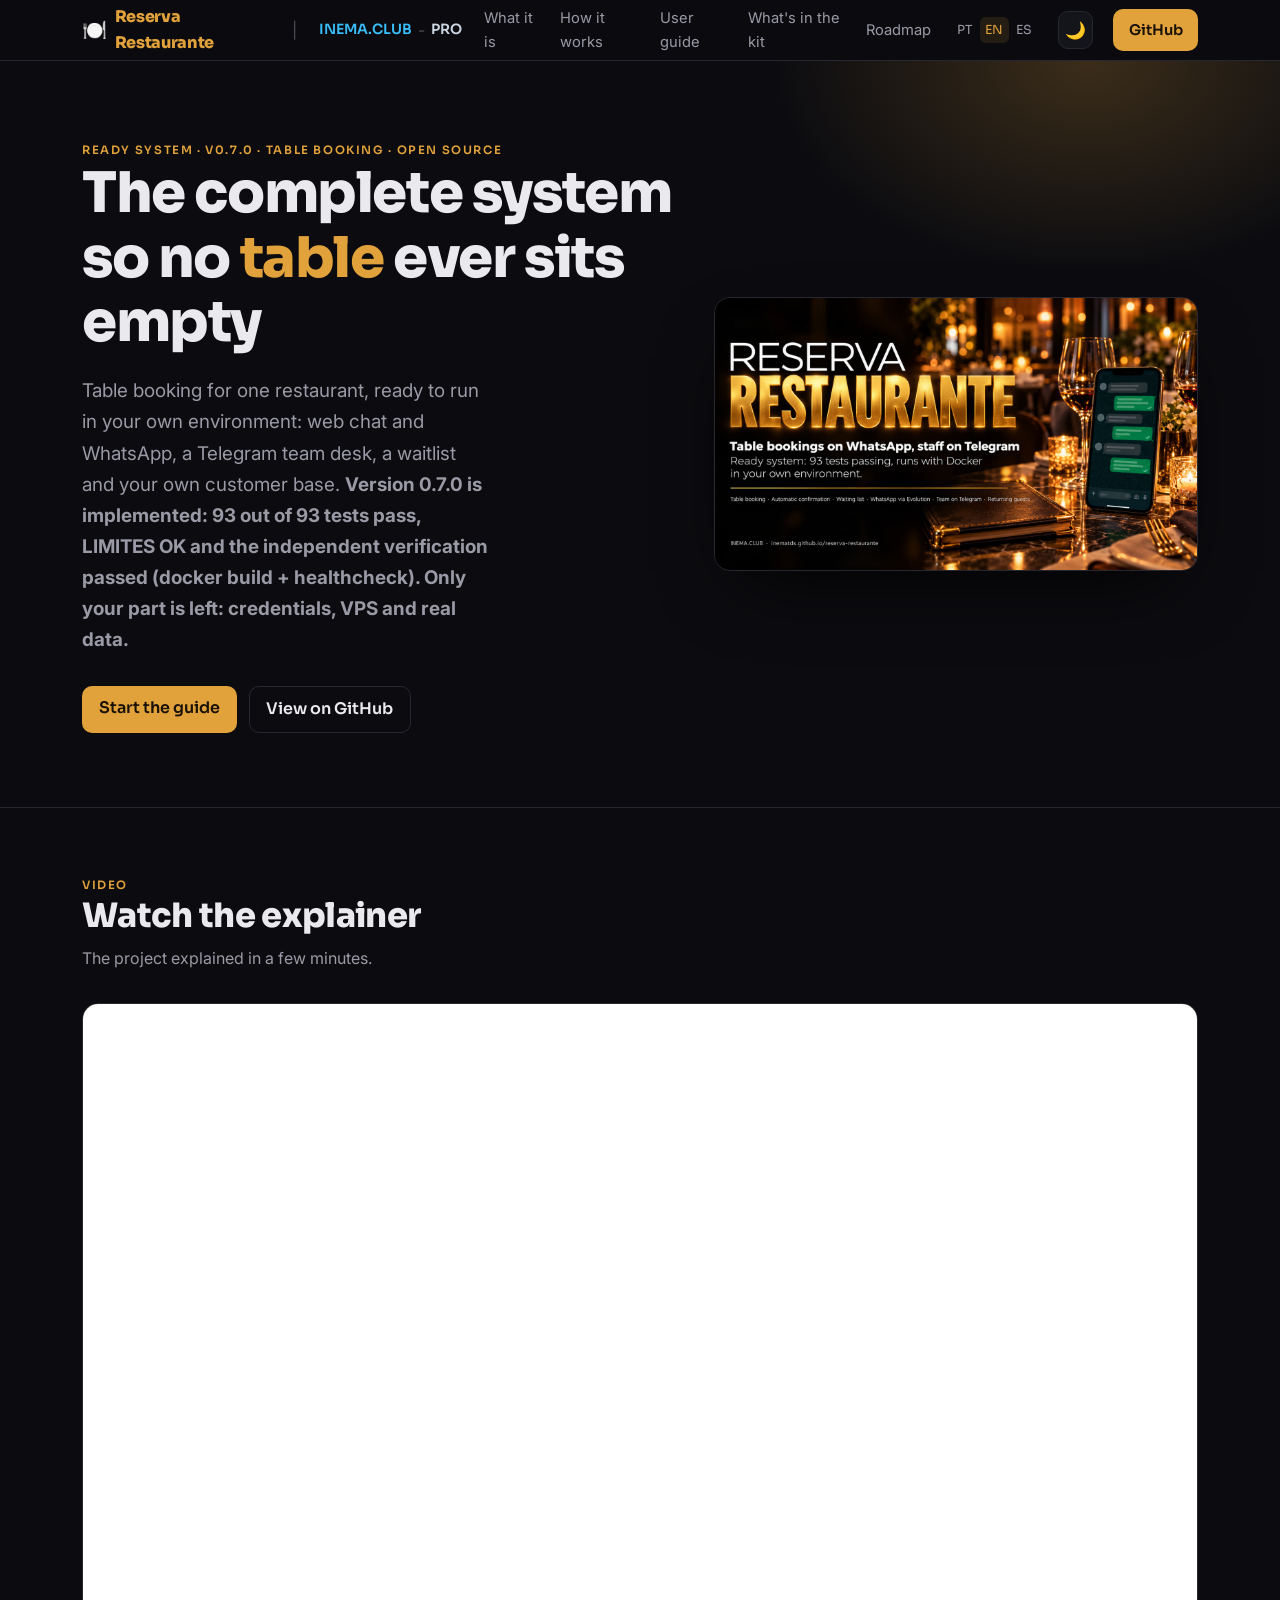
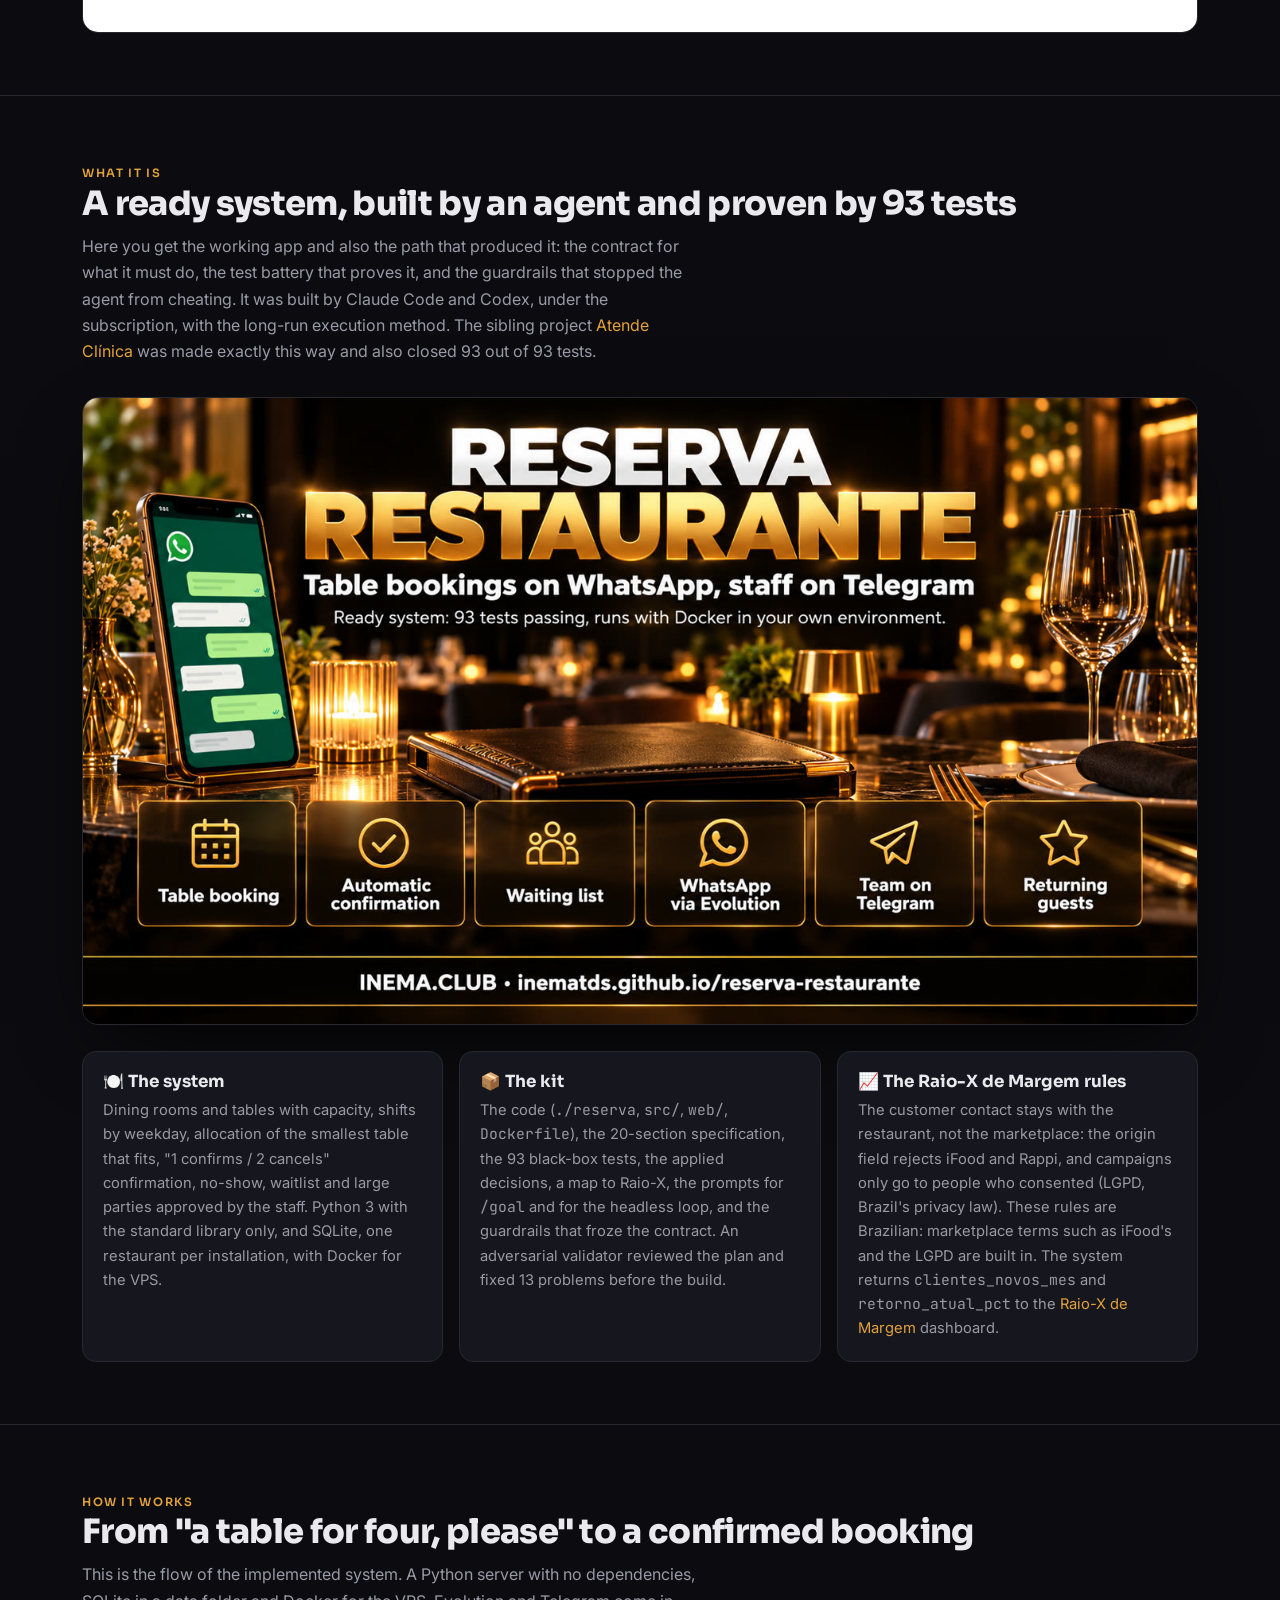
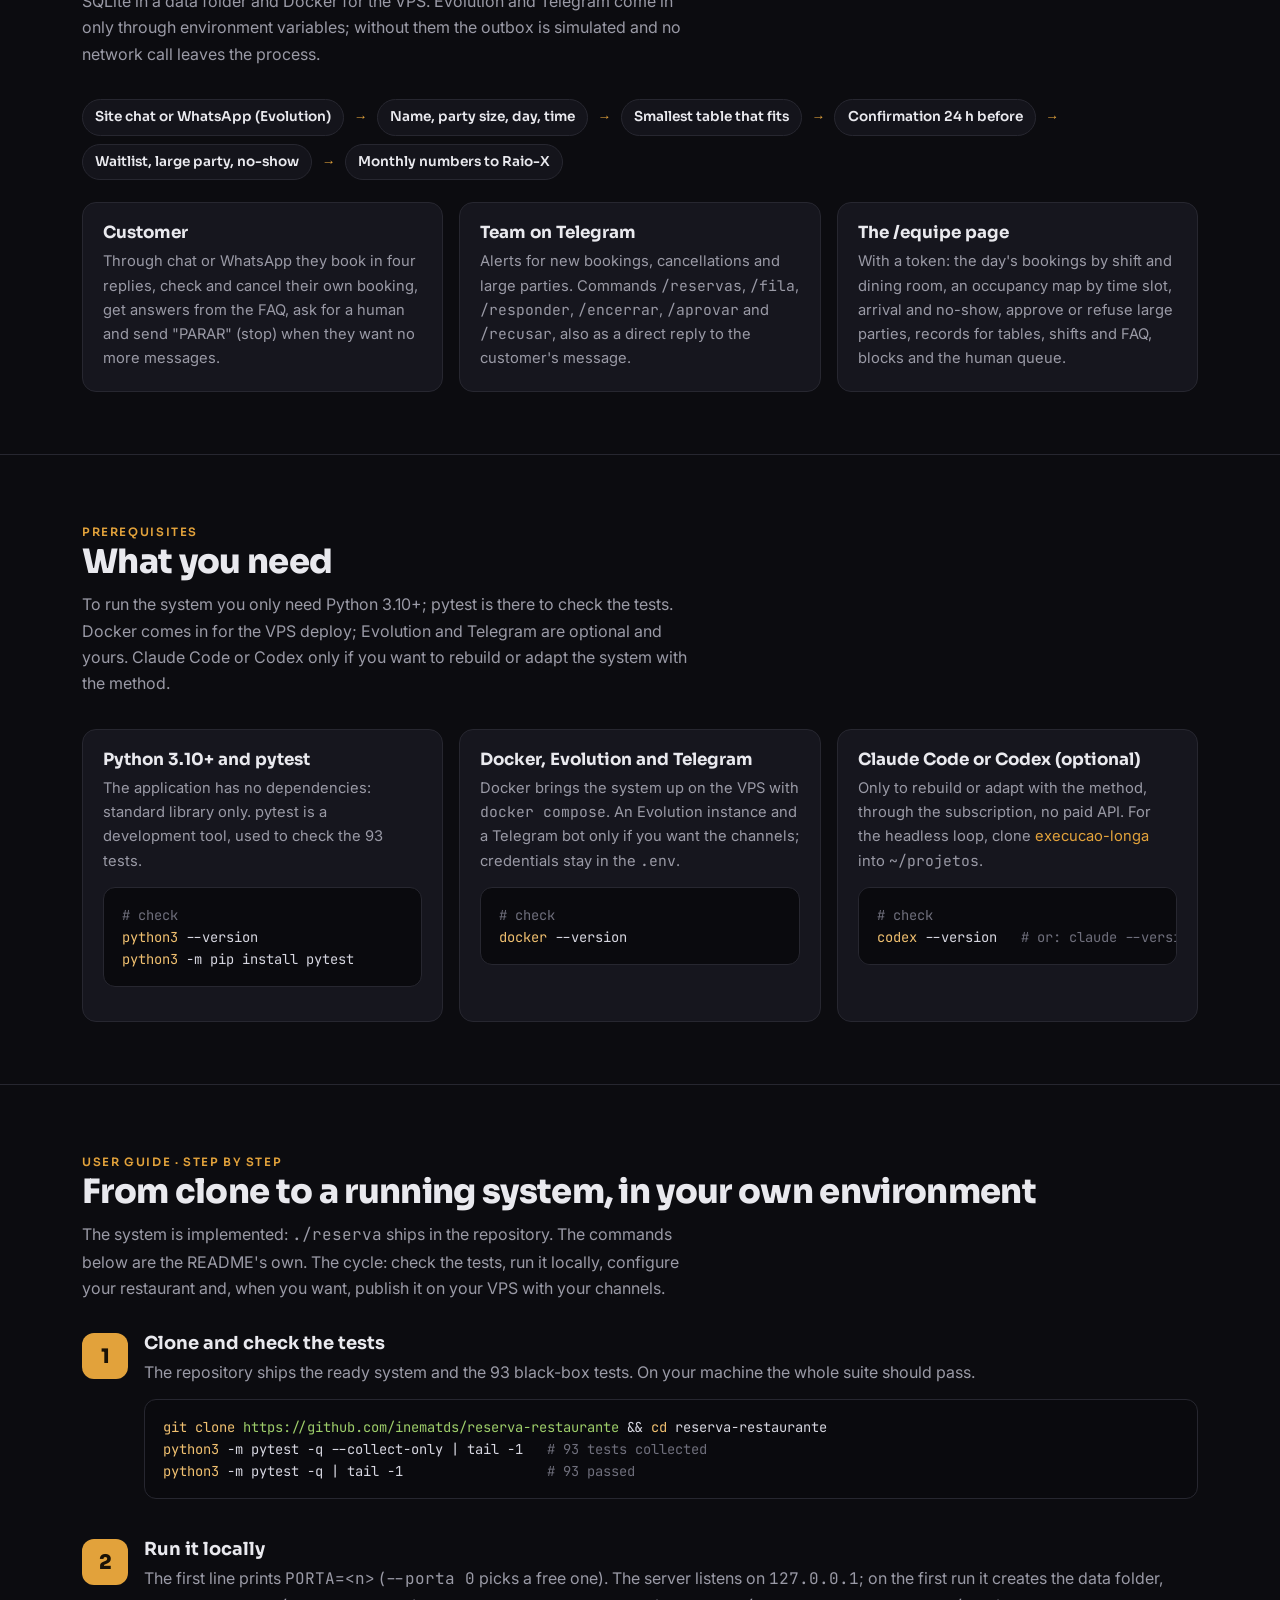
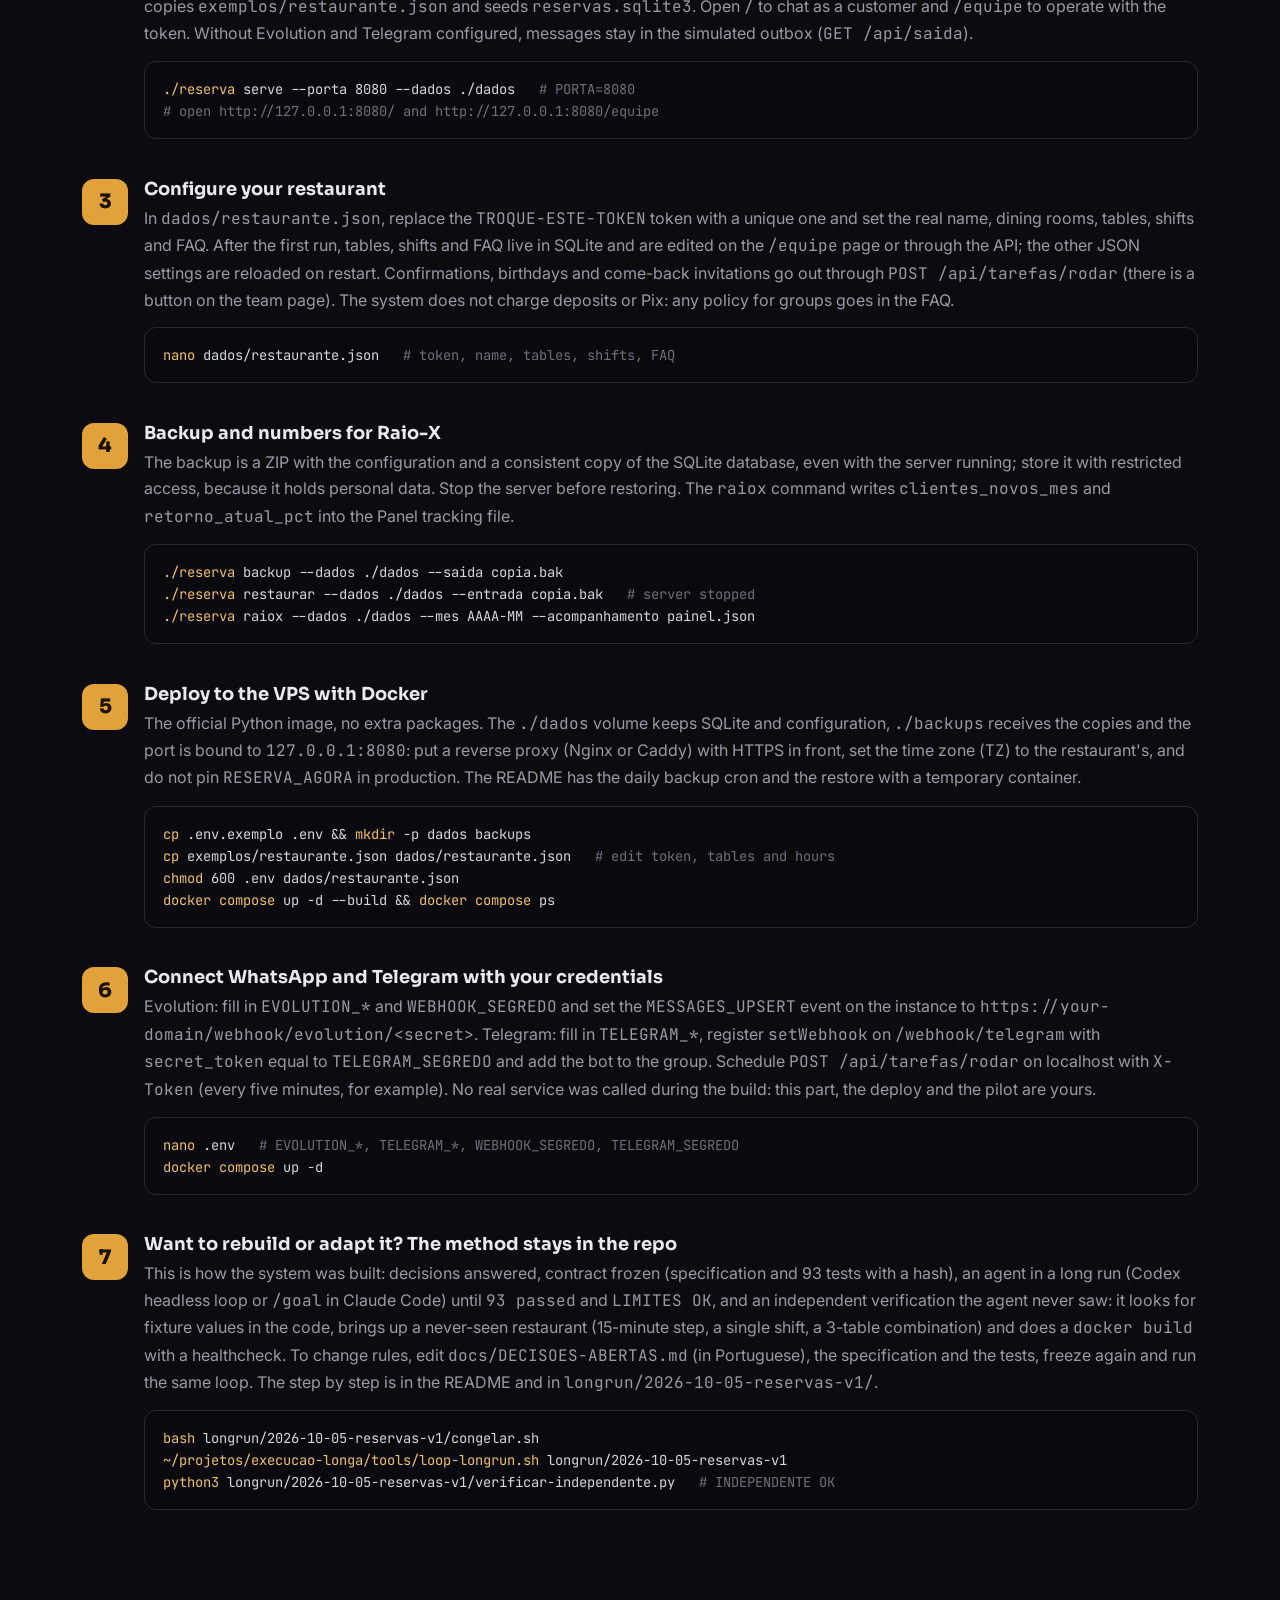
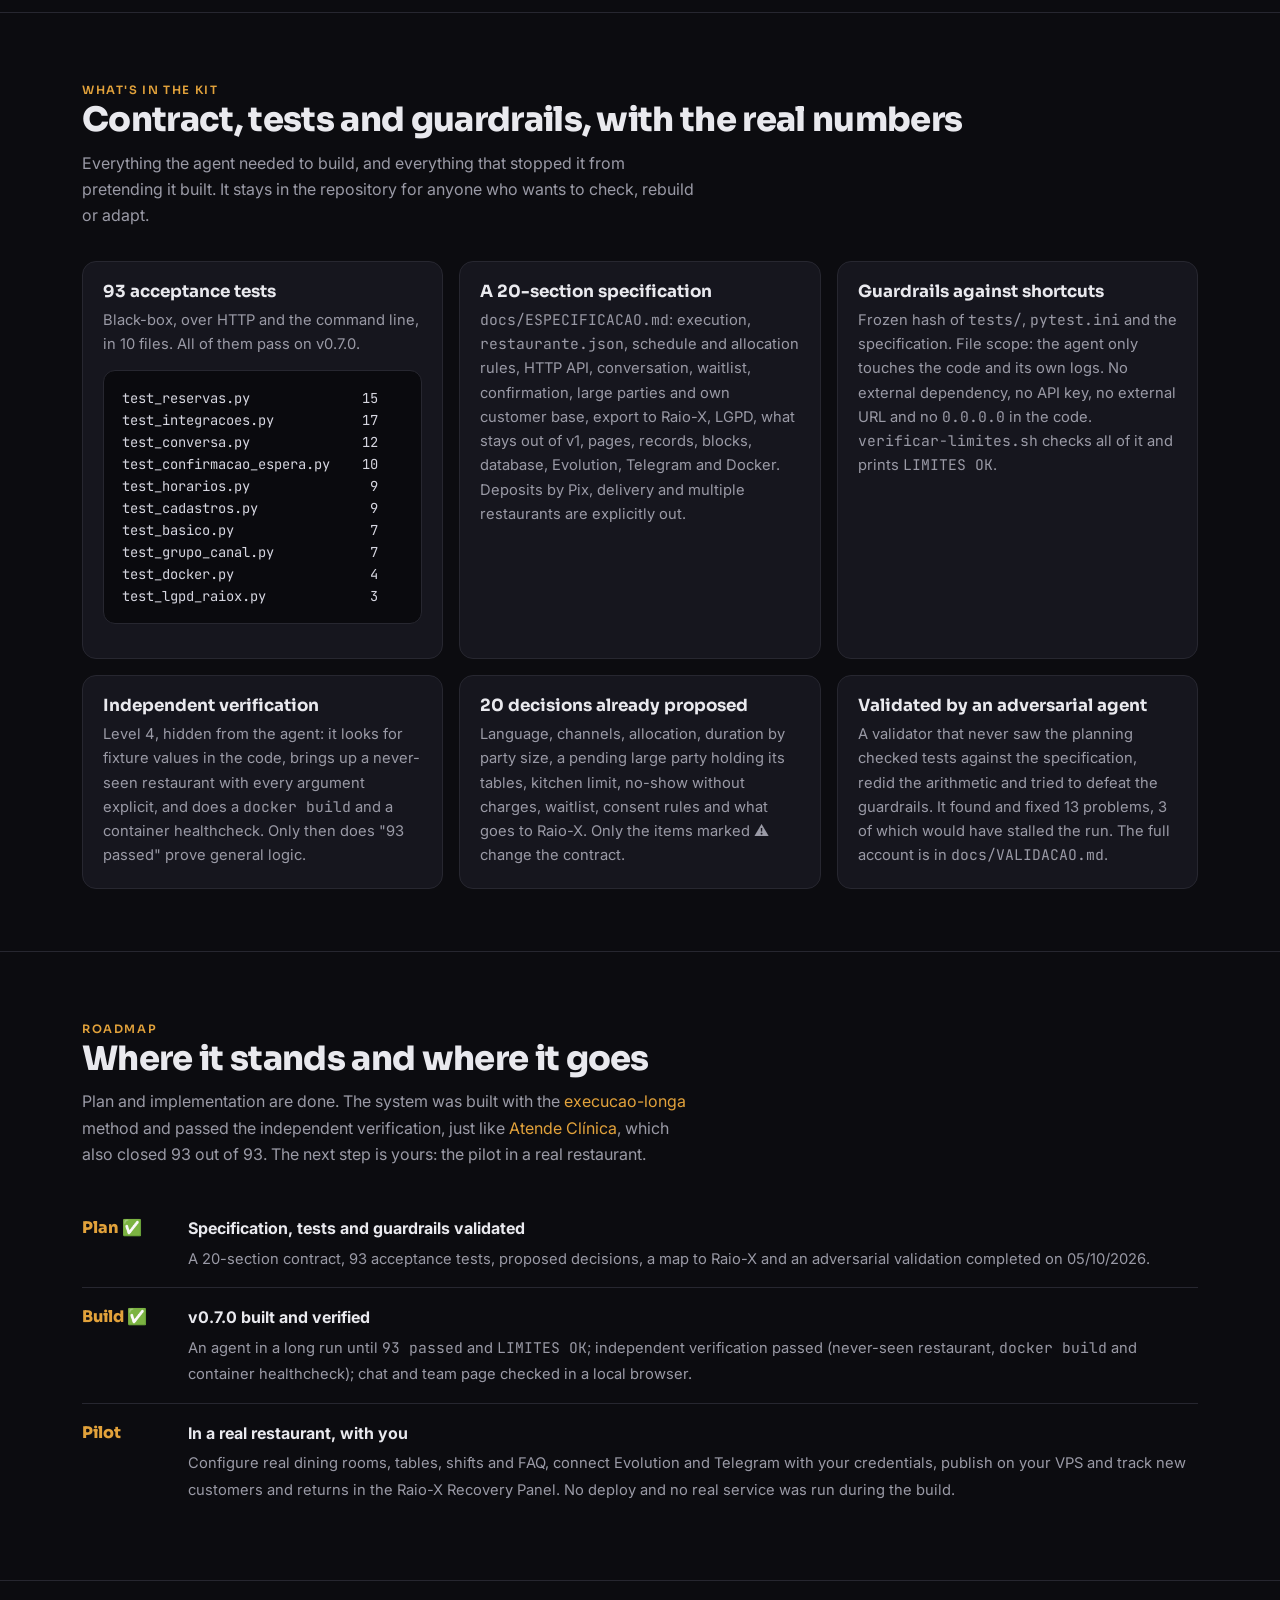
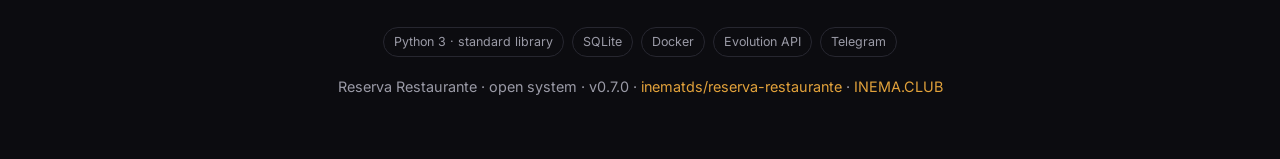
==== commit 235ee8d6: "Guia: vídeo explicativo (Gx2LZlqWa6M) nos idiomas do guia + README Co-Authored-By: Claude Opus 5.5 <" ====
--- a/guia/en/index.html
+++ b/guia/en/index.html
@@ -137,6 +137,14 @@
   </div>
 </header>
 
+<section id="video"><div class="wrap">
+  <span class="chip">Video</span>
+  <h2>Watch the explainer</h2>
+  <p class="sub">The project explained in a few minutes.</p>
+  <div style="position:relative;padding-top:56.25%;border-radius:16px;overflow:hidden;border:1px solid var(--line,#272730)"><iframe src="https://www.youtube.com/embed/Gx2LZlqWa6M" title="Watch the explainer" style="position:absolute;inset:0;width:100%;height:100%;border:0" loading="lazy" allowfullscreen></iframe></div>
+</div></section>
+
+
 <section id="oque"><div class="wrap">
   <span class="chip">What it is</span>
   <h2>A ready system, built by an agent and proven by 93 tests</h2>
